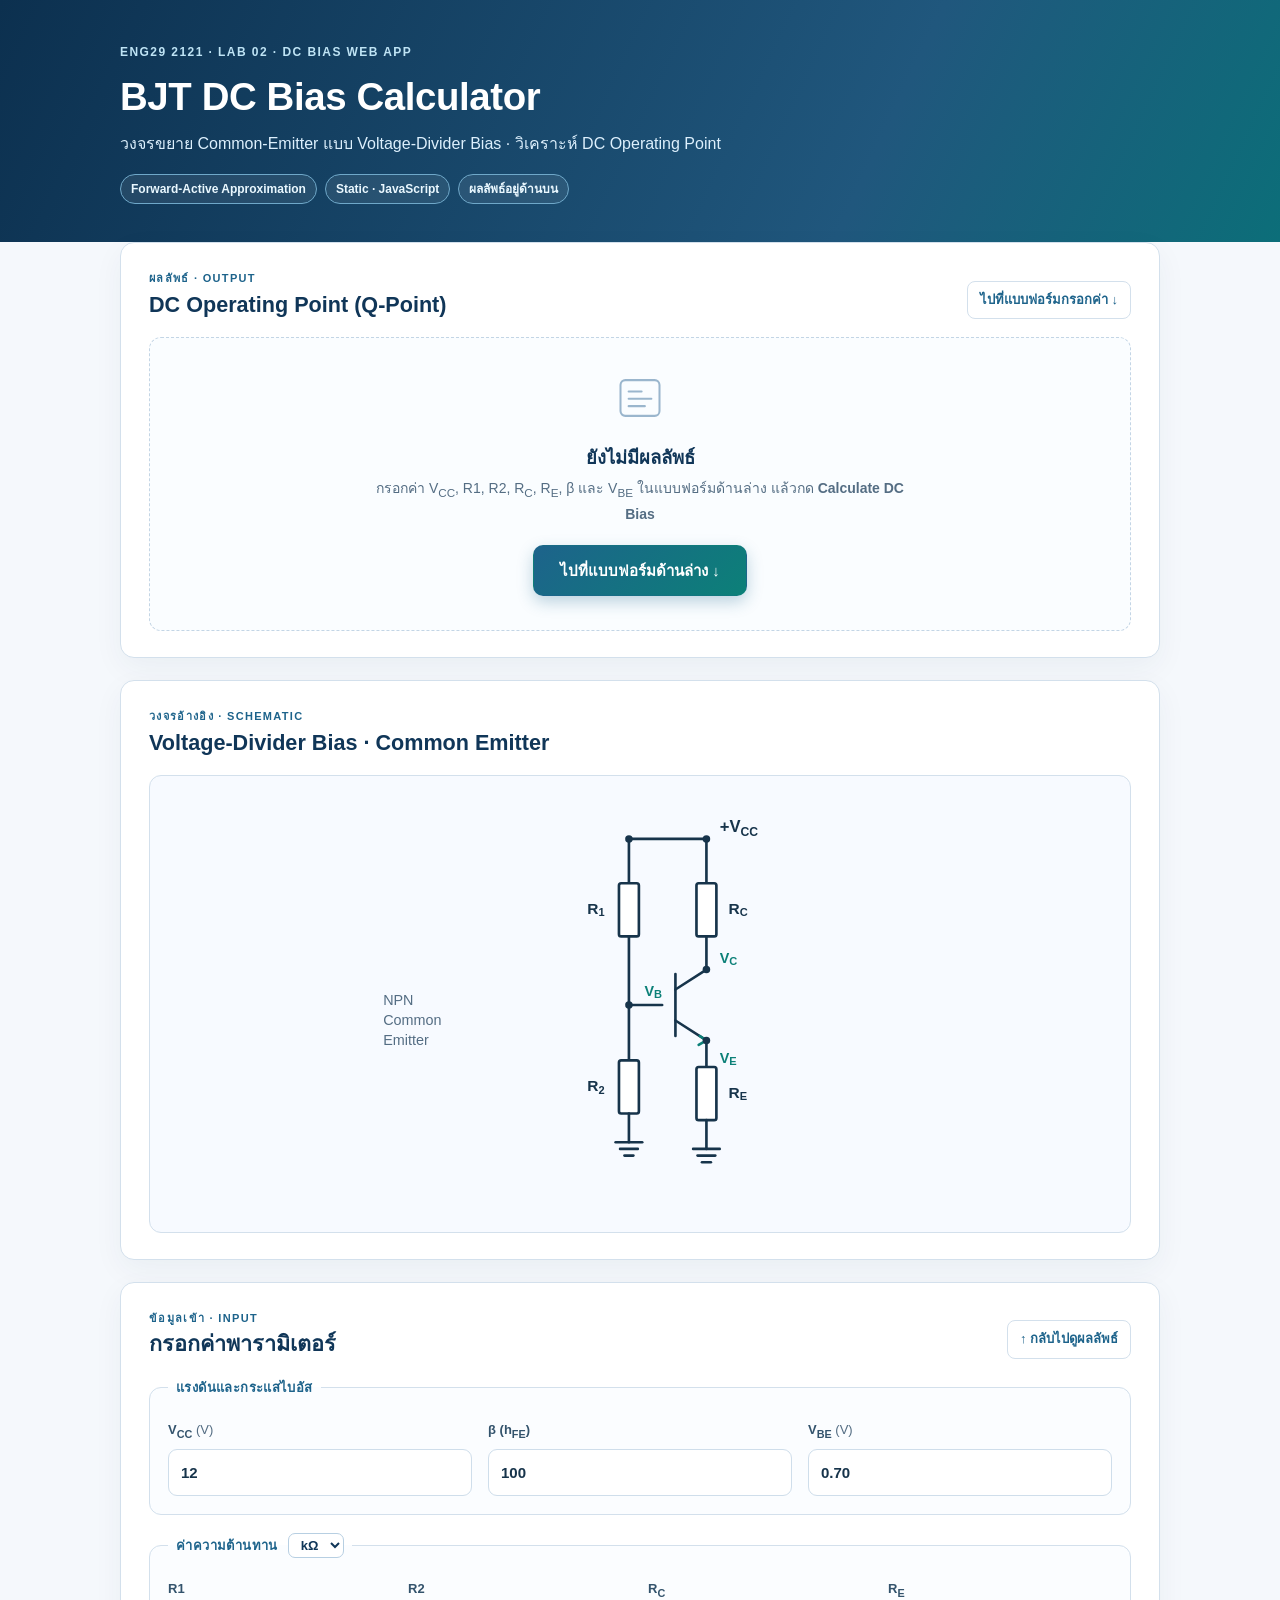
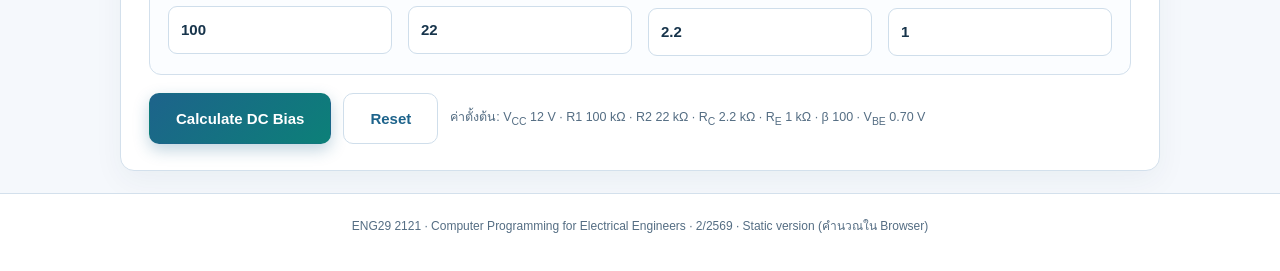
==== index.html @ 33ef1667 "Add static browser-only version of the BJT bias calculator - index.html + static/app.js calculate DC" ====
<!DOCTYPE html>
<html lang="th">
<head>
    <meta charset="UTF-8">
    <meta name="viewport" content="width=device-width, initial-scale=1.0">
    <meta name="description" content="BJT Common-Emitter Voltage-Divider DC Bias Calculator — static version, works without a server">
    <title>BJT DC Bias Calculator | ENG29 2121</title>
    <link rel="stylesheet" href="static/style.css">
</head>
<body>
    <header class="hero">
        <div class="wrap">
            <p class="eyebrow">ENG29 2121 · LAB 02 · DC BIAS WEB APP</p>
            <h1>BJT DC Bias Calculator</h1>
            <p class="subtitle">วงจรขยาย Common-Emitter แบบ Voltage-Divider Bias · วิเคราะห์ DC Operating Point</p>
            <div class="tags">
                <span>Forward-Active Approximation</span>
                <span>Static · JavaScript</span>
                <span>ผลลัพธ์อยู่ด้านบน</span>
            </div>
        </div>
    </header>

    <main class="wrap">
        <!-- RESULTS : TOP -->
        <section class="panel results-panel" id="results">
            <div class="panel-head">
                <div>
                    <p class="kicker">ผลลัพธ์ · OUTPUT</p>
                    <h2>DC Operating Point (Q-Point)</h2>
                </div>
                <a class="jump" href="#input">ไปที่แบบฟอร์มกรอกค่า ↓</a>
            </div>

            <div id="error-box" class="alert alert-error hidden" role="alert">
                <strong>ไม่สามารถคำนวณได้ — ตรวจสอบข้อมูลที่กรอก</strong>
                <ul id="error-list"></ul>
            </div>

            <div id="empty-state" class="empty">
                <svg viewBox="0 0 64 64" aria-hidden="true">
                    <rect x="8" y="10" width="48" height="44" rx="6" fill="none" stroke="currentColor" stroke-width="2.5"/>
                    <path d="M18 24h16M18 33h28M18 42h20" stroke="currentColor" stroke-width="2.5" stroke-linecap="round"/>
                </svg>
                <h3>ยังไม่มีผลลัพธ์</h3>
                <p>กรอกค่า V<sub>CC</sub>, R1, R2, R<sub>C</sub>, R<sub>E</sub>, β และ V<sub>BE</sub> ในแบบฟอร์มด้านล่าง แล้วกด <strong>Calculate DC Bias</strong></p>
                <a class="btn primary" href="#input">ไปที่แบบฟอร์มด้านล่าง ↓</a>
            </div>

            <div id="result-box" class="hidden">
                <div id="region-banner" class="region region-active">
                    <span class="region-dot"></span>
                    <div>
                        <strong id="region-name">Forward Active</strong>
                        <p id="region-desc"></p>
                    </div>
                </div>

                <div class="metrics">
                    <div class="metric"><span class="metric-label">V<sub>B</sub></span><span class="metric-value" id="out-VB">—</span><span class="metric-unit">V</span></div>
                    <div class="metric"><span class="metric-label">V<sub>E</sub></span><span class="metric-value" id="out-VE">—</span><span class="metric-unit">V</span></div>
                    <div class="metric"><span class="metric-label">V<sub>C</sub></span><span class="metric-value" id="out-VC">—</span><span class="metric-unit">V</span></div>
                    <div class="metric metric-key"><span class="metric-label">V<sub>CE</sub></span><span class="metric-value" id="out-VCE">—</span><span class="metric-unit">V</span></div>
                    <div class="metric metric-key"><span class="metric-label">I<sub>C</sub></span><span class="metric-value" id="out-IC">—</span><span class="metric-unit">mA</span></div>
                </div>

                <div class="metrics metrics-small">
                    <div class="metric"><span class="metric-label">I<sub>B</sub></span><span class="metric-value" id="out-IB">—</span><span class="metric-unit">µA</span></div>
                    <div class="metric"><span class="metric-label">I<sub>E</sub></span><span class="metric-value" id="out-IE">—</span><span class="metric-unit">mA</span></div>
                    <div class="metric"><span class="metric-label">V<sub>TH</sub></span><span class="metric-value" id="out-VTH">—</span><span class="metric-unit">V</span></div>
                    <div class="metric"><span class="metric-label">R<sub>TH</sub></span><span class="metric-value" id="out-RTH">—</span><span class="metric-unit">Ω</span></div>
                </div>

                <div id="warning-box" class="alert alert-warn hidden">
                    <strong>คำเตือนจากแบบจำลอง</strong>
                    <ul id="warning-list"></ul>
                </div>

                <details class="verify">
                    <summary>ตรวจสอบด้วยการคำนวณอิสระ (Calc A: Thevenin vs Calc B: Nodal/KCL)</summary>
                    <div class="table-scroll">
                        <table>
                            <thead><tr><th>Method</th><th>I<sub>C</sub> (A)</th></tr></thead>
                            <tbody>
                                <tr><td>Calc A · Thevenin base-loop</td><td id="verify-a">—</td></tr>
                                <tr><td>Calc B · Nodal / KCL</td><td id="verify-b">—</td></tr>
                                <tr><td>|ΔI<sub>C</sub>|</td><td id="verify-delta">—</td></tr>
                                <tr><td>Agreement</td><td><strong id="verify-agree">—</strong></td></tr>
                            </tbody>
                        </table>
                    </div>
                </details>

                <p class="used" id="used-values"></p>
            </div>
        </section>

        <!-- CIRCUIT -->
        <section class="panel">
            <div class="panel-head">
                <div>
                    <p class="kicker">วงจรอ้างอิง · SCHEMATIC</p>
                    <h2>Voltage-Divider Bias · Common Emitter</h2>
                </div>
            </div>
            <div class="svg-wrap">
                <svg viewBox="0 0 560 390" role="img" aria-labelledby="c-title c-desc" xmlns="http://www.w3.org/2000/svg">
                    <title id="c-title">Voltage-divider biased NPN common-emitter circuit</title>
                    <desc id="c-desc">R1 from VCC to base, R2 from base to ground, RC from VCC to collector, RE from emitter to ground, NPN transistor with base, collector and emitter labelled.</desc>
                    <g fill="none" stroke="#17344b" stroke-width="2.4" stroke-linecap="round">
                        <path d="M270 46 H340"/>
                        <path d="M340 46 V86"/>
                        <path d="M270 46 V86"/>
                        <rect x="261" y="86" width="18" height="48" rx="2" fill="#ffffff"/>
                        <path d="M270 134 V196"/>
                        <path d="M270 196 V246"/>
                        <rect x="261" y="246" width="18" height="48" rx="2" fill="#ffffff"/>
                        <path d="M270 294 V320"/>
                        <rect x="331" y="86" width="18" height="48" rx="2" fill="#ffffff"/>
                        <path d="M340 134 V164"/>
                        <path d="M270 196 H300"/>
                        <path d="M312 168 V224"/>
                        <path d="M312 182 L340 164"/>
                        <path d="M312 210 L340 228"/>
                        <path d="M334 224 L340 228 L333 232" stroke="#0c8078" stroke-width="2.4"/>
                        <path d="M340 228 V252"/>
                        <rect x="331" y="252" width="18" height="48" rx="2" fill="#ffffff"/>
                        <path d="M340 300 V326"/>
                    </g>
                    <g stroke="#17344b" stroke-width="2.4" stroke-linecap="round">
                        <path d="M258 320 H282"/>
                        <path d="M262 326 H278"/>
                        <path d="M266 332 H274"/>
                        <path d="M328 326 H352"/>
                        <path d="M332 332 H348"/>
                        <path d="M336 338 H344"/>
                    </g>
                    <g fill="#17344b">
                        <circle cx="270" cy="196" r="3.4"/>
                        <circle cx="340" cy="164" r="3.4"/>
                        <circle cx="340" cy="228" r="3.4"/>
                        <circle cx="340" cy="46" r="3.4"/>
                        <circle cx="270" cy="46" r="3.4"/>
                    </g>
                    <g font-family="Tahoma, 'Noto Sans Thai', Arial, sans-serif" fill="#17344b">
                        <text x="352" y="40" font-size="15" font-weight="700">+V<tspan font-size="11" dy="3">CC</tspan></text>
                        <text x="248" y="114" font-size="14" font-weight="700" text-anchor="end">R<tspan font-size="10" dy="2">1</tspan></text>
                        <text x="248" y="274" font-size="14" font-weight="700" text-anchor="end">R<tspan font-size="10" dy="2">2</tspan></text>
                        <text x="360" y="114" font-size="14" font-weight="700">R<tspan font-size="10" dy="2">C</tspan></text>
                        <text x="360" y="280" font-size="14" font-weight="700">R<tspan font-size="10" dy="2">E</tspan></text>
                        <text x="284" y="188" font-size="13" fill="#0c8078" font-weight="700">V<tspan font-size="10" dy="2">B</tspan></text>
                        <text x="352" y="158" font-size="13" fill="#0c8078" font-weight="700">V<tspan font-size="10" dy="2">C</tspan></text>
                        <text x="352" y="248" font-size="13" fill="#0c8078" font-weight="700">V<tspan font-size="10" dy="2">E</tspan></text>
                        <text x="48" y="196" font-size="13" fill="#546d83">NPN</text>
                        <text x="48" y="214" font-size="13" fill="#546d83">Common</text>
                        <text x="48" y="232" font-size="13" fill="#546d83">Emitter</text>
                    </g>
                </svg>
            </div>
        </section>

        <!-- INPUT FORM : BOTTOM -->
        <section class="panel form-panel" id="input">
            <div class="panel-head">
                <div>
                    <p class="kicker">ข้อมูลเข้า · INPUT</p>
                    <h2>กรอกค่าพารามิเตอร์</h2>
                </div>
                <a class="jump" href="#results">↑ กลับไปดูผลลัพธ์</a>
            </div>

            <form id="bias-form" method="get" action="#" novalidate>
                <fieldset class="group">
                    <legend>แรงดันและกระแสไบอัส</legend>
                    <div class="form-grid">
                        <label>
                            <span>V<sub>CC</sub> <em>(V)</em></span>
                            <input name="VCC" type="number" step="any" min="0" value="12" placeholder="12" required>
                        </label>
                        <label>
                            <span>β (h<sub>FE</sub>)</span>
                            <input name="beta" type="number" step="any" min="0" value="100" placeholder="100" required>
                        </label>
                        <label>
                            <span>V<sub>BE</sub> <em>(V)</em></span>
                            <input name="VBE" type="number" step="any" min="0" value="0.70" placeholder="0.70" required>
                        </label>
                    </div>
                </fieldset>

                <fieldset class="group">
                    <legend>
                        ค่าความต้านทาน
                        <select name="unit" aria-label="หน่วยของค่าความต้านทาน">
                            <option value="kohm" selected>kΩ</option>
                            <option value="ohm">Ω</option>
                        </select>
                    </legend>
                    <div class="form-grid form-grid-4">
                        <label><span>R1</span><input name="R1" type="number" step="any" min="0" value="100" placeholder="100" required></label>
                        <label><span>R2</span><input name="R2" type="number" step="any" min="0" value="22" placeholder="22" required></label>
                        <label><span>R<sub>C</sub></span><input name="RC" type="number" step="any" min="0" value="2.2" placeholder="2.2" required></label>
                        <label><span>R<sub>E</sub></span><input name="RE" type="number" step="any" min="0" value="1" placeholder="1" required></label>
                    </div>
                </fieldset>

                <div class="form-actions">
                    <button type="submit" class="btn primary">Calculate DC Bias</button>
                    <button type="reset" class="btn ghost">Reset</button>
                    <p class="hint">ค่าตั้งต้น: V<sub>CC</sub> 12 V · R1 100 kΩ · R2 22 kΩ · R<sub>C</sub> 2.2 kΩ · R<sub>E</sub> 1 kΩ · β 100 · V<sub>BE</sub> 0.70 V</p>
                </div>
            </form>
        </section>
    </main>

    <footer class="site-footer">
        ENG29 2121 · Computer Programming for Electrical Engineers · 2/2569 · Static version (คำนวณใน Browser)
    </footer>

    <script src="static/app.js"></script>
</body>
</html>
---- static/style.css ----
:root {
    --navy: #103658;
    --blue: #1d638b;
    --teal: #0c8078;
    --paper: #f5f8fc;
    --ink: #17344b;
    --muted: #546d83;
    --line: #d3e0ec;
    --orange: #b85c2c;
    --green: #178875;
    --red: #c0392b;
}

* { box-sizing: border-box; }

.hidden { display: none !important; }

html { scroll-behavior: smooth; }

body {
    margin: 0;
    background: var(--paper);
    color: var(--ink);
    font: 16px/1.7 Tahoma, "Noto Sans Thai", "Leelawadee UI", Arial, sans-serif;
}

.wrap { max-width: 1080px; margin: 0 auto; padding: 0 20px; }

/* ---------- Hero ---------- */
.hero {
    background: linear-gradient(115deg, #0c304f, #20577d 68%, #0c6e79);
    color: #fff;
    padding: 42px 0 38px;
}
.hero h1 {
    font-size: clamp(1.7rem, 4vw, 2.4rem);
    line-height: 1.3;
    margin: 10px 0 8px;
    letter-spacing: -0.01em;
}
.eyebrow {
    margin: 0;
    font-size: 12px;
    font-weight: 700;
    letter-spacing: 0.12em;
    color: #bfe4f5;
}
.subtitle { margin: 0; color: #ddf0fd; max-width: 780px; }
.tags { display: flex; flex-wrap: wrap; gap: 8px; margin-top: 16px; }
.tags span {
    font-size: 12px;
    font-weight: 700;
    color: #eaf8ff;
    border: 1px solid #6fa8c9;
    background: rgba(255, 255, 255, 0.08);
    padding: 4px 10px;
    border-radius: 999px;
}

/* ---------- Panels ---------- */
main { padding-top: 26px; padding-bottom: 40px; }

.panel {
    background: #fff;
    border: 1px solid var(--line);
    border-radius: 14px;
    padding: 26px 28px;
    margin-bottom: 22px;
    box-shadow: 0 10px 30px rgba(16, 54, 88, 0.05);
}

.panel-head {
    display: flex;
    align-items: flex-end;
    justify-content: space-between;
    gap: 16px;
    flex-wrap: wrap;
    margin-bottom: 18px;
}
.panel-head h2 {
    font-size: 1.35rem;
    line-height: 1.35;
    color: var(--navy);
    margin: 2px 0 0;
}
.kicker {
    margin: 0;
    font-size: 11px;
    font-weight: 800;
    letter-spacing: 0.12em;
    color: var(--blue);
}
.jump {
    font-size: 13px;
    font-weight: 700;
    color: var(--blue);
    text-decoration: none;
    border: 1px solid var(--line);
    border-radius: 8px;
    padding: 7px 12px;
    white-space: nowrap;
    transition: background 0.15s ease, border-color 0.15s ease;
}
.jump:hover { background: #eef5fb; border-color: #b7cfe2; }

/* ---------- Region banner ---------- */
.region {
    display: flex;
    align-items: flex-start;
    gap: 12px;
    border-radius: 10px;
    padding: 14px 16px;
    margin-bottom: 18px;
    border: 1px solid transparent;
}
.region strong { display: block; font-size: 15px; }
.region p { margin: 2px 0 0; font-size: 13.5px; }
.region-dot {
    width: 12px;
    height: 12px;
    border-radius: 50%;
    margin-top: 5px;
    flex: 0 0 auto;
}
.region-active { background: #e9f6f2; border-color: #bfe3d9; color: #10624f; }
.region-active .region-dot { background: var(--green); }
.region-cutoff { background: #fff4e9; border-color: #f0d5bd; color: #8a4a1c; }
.region-cutoff .region-dot { background: var(--orange); }
.region-saturation { background: #fdeceb; border-color: #f2c7c3; color: #93271c; }
.region-saturation .region-dot { background: var(--red); }

/* ---------- Metric cards ---------- */
.metrics {
    display: grid;
    grid-template-columns: repeat(5, minmax(0, 1fr));
    gap: 12px;
}
.metrics-small {
    grid-template-columns: repeat(4, minmax(0, 1fr));
    margin-top: 12px;
}
.metric {
    background: #f7fbff;
    border: 1px solid var(--line);
    border-radius: 10px;
    padding: 14px 16px;
    display: flex;
    flex-direction: column;
    gap: 2px;
}
.metric-key { background: #eef7f5; border-color: #bfe3d9; }
.metric-label {
    font-size: 12px;
    font-weight: 800;
    letter-spacing: 0.05em;
    color: var(--muted);
}
.metric-value {
    font-size: clamp(1.25rem, 2.4vw, 1.7rem);
    font-weight: 700;
    color: var(--navy);
    line-height: 1.2;
    font-variant-numeric: tabular-nums;
}
.metric-unit { font-size: 12px; color: var(--muted); }

/* ---------- Alerts ---------- */
.alert {
    border-radius: 10px;
    padding: 13px 16px;
    margin: 0 0 16px;
    border-left: 4px solid;
    font-size: 14px;
}
.alert strong { display: block; margin-bottom: 4px; }
.alert ul { margin: 4px 0 0; padding-left: 20px; }
.alert li { margin: 2px 0; }
.alert-error { background: #fdeceb; border-color: var(--red); color: #8f2b21; }
.alert-warn { background: #fff4e9; border-color: var(--orange); color: #8a4a1c; }

/* ---------- Verification ---------- */
.verify {
    margin-top: 18px;
    border: 1px solid var(--line);
    border-radius: 10px;
    background: #fbfdff;
    overflow: hidden;
}
.verify summary {
    cursor: pointer;
    padding: 12px 16px;
    font-size: 13.5px;
    font-weight: 700;
    color: var(--blue);
}
.verify summary:hover { background: #eef5fb; }
.verify .table-scroll { padding: 0 16px 16px; overflow-x: auto; }
table { border-collapse: collapse; width: 100%; font-size: 14px; }
th, td { border: 1px solid var(--line); padding: 9px 12px; text-align: left; }
th { background: #e6f1fa; color: #123e5c; font-size: 12.5px; }
.ok { color: var(--green); }
.bad { color: var(--red); }

.used {
    margin: 16px 0 0;
    padding-top: 14px;
    border-top: 1px dashed var(--line);
    font-size: 12.5px;
    color: var(--muted);
    line-height: 1.8;
}

/* ---------- Empty state ---------- */
.empty {
    text-align: center;
    padding: 34px 20px;
    border: 1.5px dashed #c3d5e5;
    border-radius: 12px;
    background: #fafdff;
    color: var(--muted);
}
.empty svg { width: 52px; height: 52px; color: #9ab6cd; }
.empty h3 { margin: 10px 0 4px; color: var(--navy); font-size: 1.15rem; }
.empty p { margin: 0 auto 18px; max-width: 560px; font-size: 14px; }

/* ---------- Circuit ---------- */
.svg-wrap {
    background: #f7faff;
    border: 1px solid var(--line);
    border-radius: 12px;
    padding: 12px;
}
.svg-wrap svg { display: block; width: 100%; max-width: 620px; height: auto; margin: 0 auto; }

/* ---------- Form ---------- */
.group {
    border: 1px solid var(--line);
    border-radius: 12px;
    padding: 6px 18px 18px;
    margin: 0 0 18px;
    background: #fbfdff;
}
.group legend {
    padding: 0 8px;
    font-size: 13px;
    font-weight: 800;
    letter-spacing: 0.03em;
    color: var(--blue);
    display: flex;
    align-items: center;
    gap: 10px;
}
.group legend select {
    font: inherit;
    font-size: 13px;
    padding: 3px 8px;
    border: 1px solid #b7cfe2;
    border-radius: 7px;
    background: #fff;
    color: var(--navy);
    cursor: pointer;
}

.form-grid {
    display: grid;
    grid-template-columns: repeat(3, minmax(0, 1fr));
    gap: 16px;
    margin-top: 14px;
}
.form-grid-4 { grid-template-columns: repeat(4, minmax(0, 1fr)); }

.form-grid label {
    display: flex;
    flex-direction: column;
    gap: 6px;
    font-size: 13px;
    font-weight: 700;
    color: #33536c;
}
.form-grid label em { font-style: normal; font-weight: 500; color: var(--muted); }

input[type="number"] {
    font: inherit;
    font-size: 15px;
    padding: 10px 12px;
    border: 1.5px solid #cfdeeb;
    border-radius: 9px;
    background: #fff;
    color: var(--ink);
    width: 100%;
    transition: border-color 0.15s ease, box-shadow 0.15s ease;
}
input[type="number"]:focus {
    outline: none;
    border-color: var(--blue);
    box-shadow: 0 0 0 3px rgba(29, 99, 139, 0.14);
}

.form-actions {
    display: flex;
    align-items: center;
    gap: 12px;
    flex-wrap: wrap;
}
.btn {
    font: inherit;
    font-size: 15px;
    font-weight: 700;
    padding: 12px 26px;
    border-radius: 10px;
    border: 1px solid transparent;
    cursor: pointer;
    text-decoration: none;
    display: inline-block;
    transition: transform 0.12s ease, box-shadow 0.12s ease, background 0.12s ease;
}
.btn.primary {
    background: linear-gradient(135deg, var(--blue), var(--teal));
    color: #fff;
    box-shadow: 0 6px 16px rgba(29, 99, 139, 0.28);
}
.btn.primary:hover { transform: translateY(-1px); box-shadow: 0 9px 20px rgba(29, 99, 139, 0.34); }
.btn.primary:active { transform: translateY(0); }
.btn.ghost { background: #fff; border-color: #cfdeeb; color: var(--blue); }
.btn.ghost:hover { background: #eef5fb; }
.hint { margin: 0; font-size: 12.5px; color: var(--muted); }

/* ---------- Footer ---------- */
.site-footer {
    text-align: center;
    padding: 22px 20px 34px;
    color: var(--muted);
    font-size: 12px;
    border-top: 1px solid var(--line);
    background: #fff;
}

/* ---------- Responsive ---------- */
@media (max-width: 860px) {
    .metrics { grid-template-columns: repeat(3, minmax(0, 1fr)); }
    .metrics-small { grid-template-columns: repeat(2, minmax(0, 1fr)); }
    .form-grid-4 { grid-template-columns: repeat(2, minmax(0, 1fr)); }
}
@media (max-width: 620px) {
    .hero { padding: 30px 0 26px; }
    .panel { padding: 20px 16px; }
    .metrics { grid-template-columns: repeat(2, minmax(0, 1fr)); }
    .form-grid { grid-template-columns: 1fr 1fr; }
    .form-grid-4 { grid-template-columns: 1fr 1fr; }
    .btn { width: 100%; text-align: center; }
    .jump { display: none; }
}

@media print {
    .hero, .jump, .form-panel, .site-footer { display: none; }
    body { background: #fff; }
    .panel { box-shadow: none; break-inside: avoid; }
}
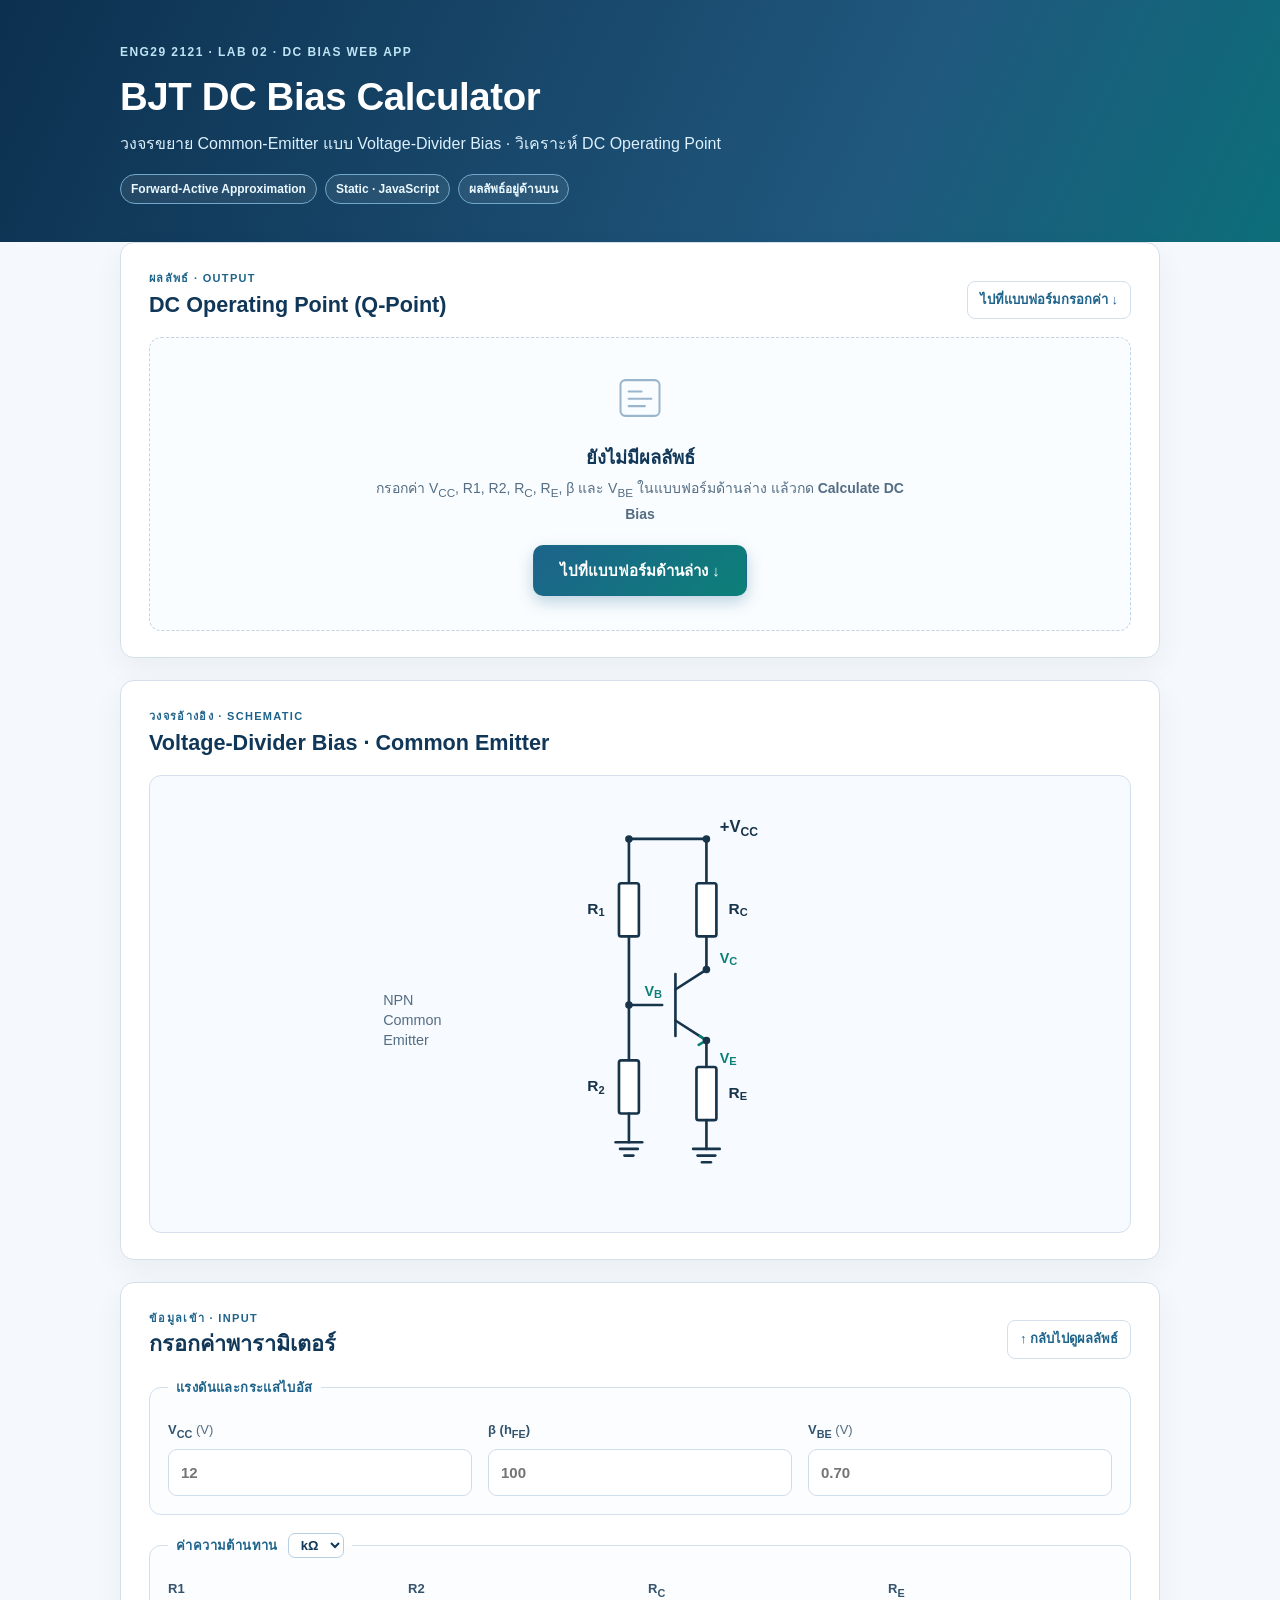
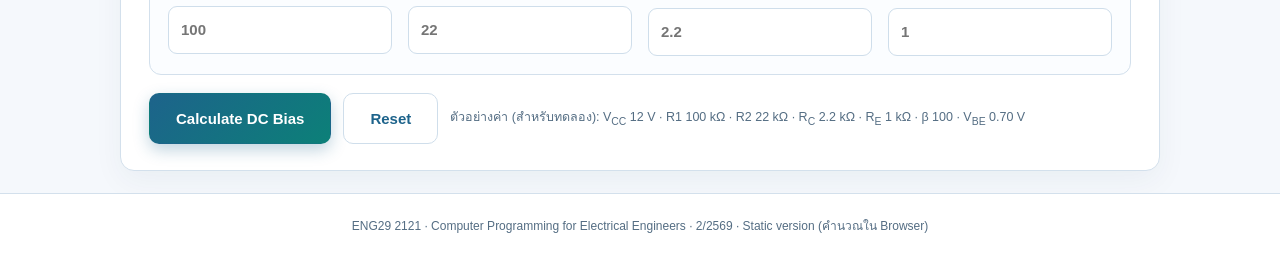
==== commit 522247b8: "Start the bias input form blank instead of pre-filled - Flask defaults and static page inputs now re" ====
--- a/index.html
+++ b/index.html
@@ -175,15 +175,15 @@
                     <div class="form-grid">
                         <label>
                             <span>V<sub>CC</sub> <em>(V)</em></span>
-                            <input name="VCC" type="number" step="any" min="0" value="12" placeholder="12" required>
+                            <input name="VCC" type="number" step="any" min="0" value="" placeholder="12" required>
                         </label>
                         <label>
                             <span>β (h<sub>FE</sub>)</span>
-                            <input name="beta" type="number" step="any" min="0" value="100" placeholder="100" required>
+                            <input name="beta" type="number" step="any" min="0" value="" placeholder="100" required>
                         </label>
                         <label>
                             <span>V<sub>BE</sub> <em>(V)</em></span>
-                            <input name="VBE" type="number" step="any" min="0" value="0.70" placeholder="0.70" required>
+                            <input name="VBE" type="number" step="any" min="0" value="" placeholder="0.70" required>
                         </label>
                     </div>
                 </fieldset>
@@ -197,17 +197,17 @@
                         </select>
                     </legend>
                     <div class="form-grid form-grid-4">
-                        <label><span>R1</span><input name="R1" type="number" step="any" min="0" value="100" placeholder="100" required></label>
-                        <label><span>R2</span><input name="R2" type="number" step="any" min="0" value="22" placeholder="22" required></label>
-                        <label><span>R<sub>C</sub></span><input name="RC" type="number" step="any" min="0" value="2.2" placeholder="2.2" required></label>
-                        <label><span>R<sub>E</sub></span><input name="RE" type="number" step="any" min="0" value="1" placeholder="1" required></label>
+                        <label><span>R1</span><input name="R1" type="number" step="any" min="0" value="" placeholder="100" required></label>
+                        <label><span>R2</span><input name="R2" type="number" step="any" min="0" value="" placeholder="22" required></label>
+                        <label><span>R<sub>C</sub></span><input name="RC" type="number" step="any" min="0" value="" placeholder="2.2" required></label>
+                        <label><span>R<sub>E</sub></span><input name="RE" type="number" step="any" min="0" value="" placeholder="1" required></label>
                     </div>
                 </fieldset>
 
                 <div class="form-actions">
                     <button type="submit" class="btn primary">Calculate DC Bias</button>
                     <button type="reset" class="btn ghost">Reset</button>
-                    <p class="hint">ค่าตั้งต้น: V<sub>CC</sub> 12 V · R1 100 kΩ · R2 22 kΩ · R<sub>C</sub> 2.2 kΩ · R<sub>E</sub> 1 kΩ · β 100 · V<sub>BE</sub> 0.70 V</p>
+                    <p class="hint">ตัวอย่างค่า (สำหรับทดลอง): V<sub>CC</sub> 12 V · R1 100 kΩ · R2 22 kΩ · R<sub>C</sub> 2.2 kΩ · R<sub>E</sub> 1 kΩ · β 100 · V<sub>BE</sub> 0.70 V</p>
                 </div>
             </form>
         </section>
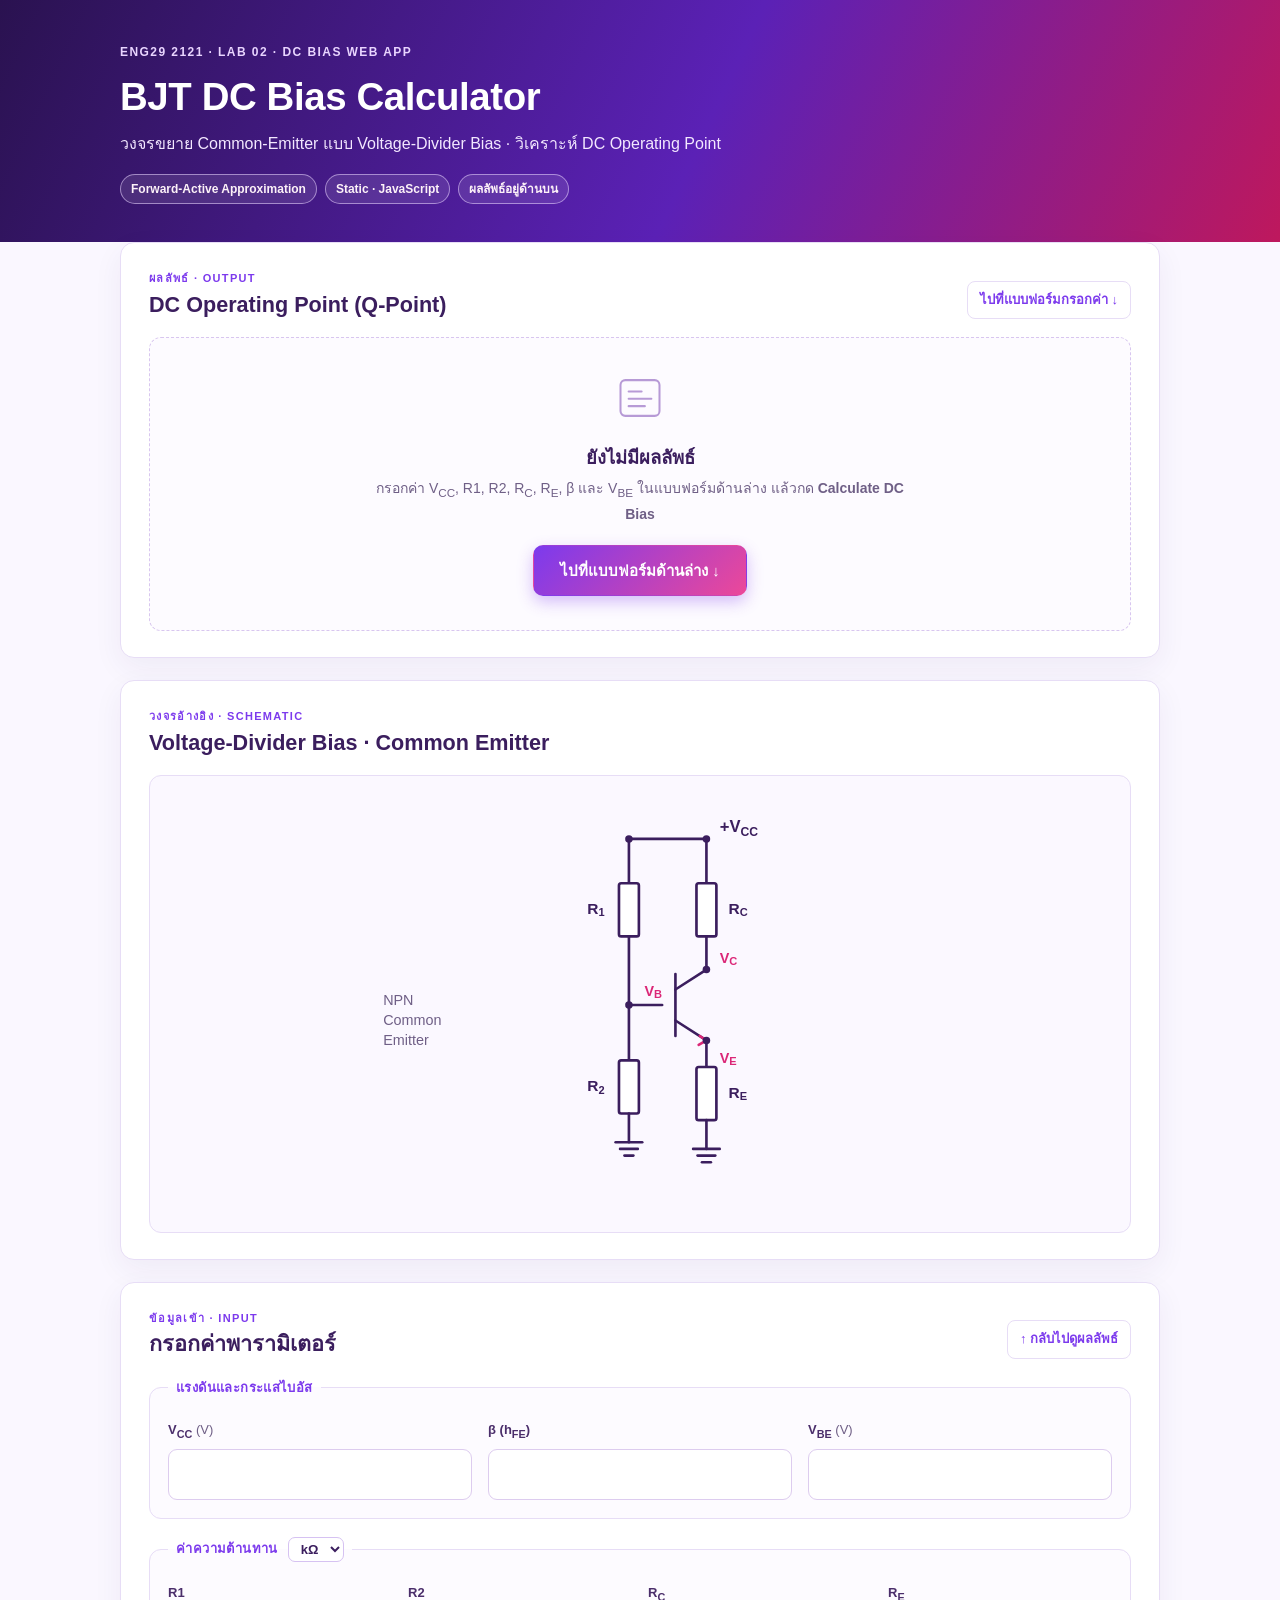
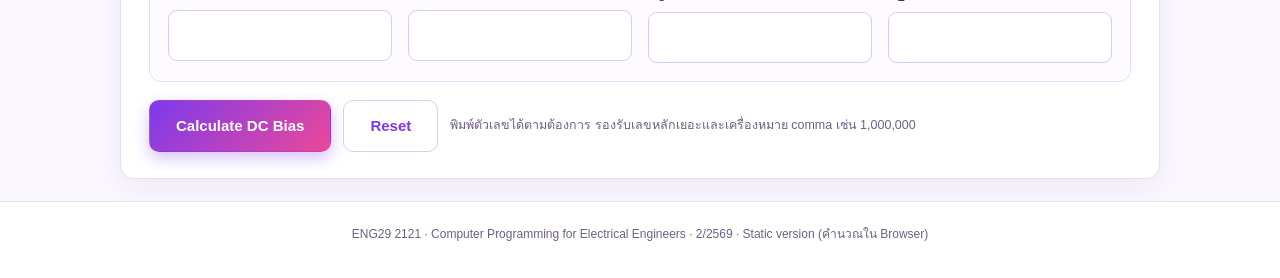
==== commit bd473f0a: "Remove example placeholders, apply purple-pink theme, accept long numbers - Inputs no longer show ex" ====
--- a/index.html
+++ b/index.html
@@ -107,7 +107,7 @@
                 <svg viewBox="0 0 560 390" role="img" aria-labelledby="c-title c-desc" xmlns="http://www.w3.org/2000/svg">
                     <title id="c-title">Voltage-divider biased NPN common-emitter circuit</title>
                     <desc id="c-desc">R1 from VCC to base, R2 from base to ground, RC from VCC to collector, RE from emitter to ground, NPN transistor with base, collector and emitter labelled.</desc>
-                    <g fill="none" stroke="#17344b" stroke-width="2.4" stroke-linecap="round">
+                    <g fill="none" stroke="#3b1e5e" stroke-width="2.4" stroke-linecap="round">
                         <path d="M270 46 H340"/>
                         <path d="M340 46 V86"/>
                         <path d="M270 46 V86"/>
@@ -122,12 +122,12 @@
                         <path d="M312 168 V224"/>
                         <path d="M312 182 L340 164"/>
                         <path d="M312 210 L340 228"/>
-                        <path d="M334 224 L340 228 L333 232" stroke="#0c8078" stroke-width="2.4"/>
+                        <path d="M334 224 L340 228 L333 232" stroke="#db2777" stroke-width="2.4"/>
                         <path d="M340 228 V252"/>
                         <rect x="331" y="252" width="18" height="48" rx="2" fill="#ffffff"/>
                         <path d="M340 300 V326"/>
                     </g>
-                    <g stroke="#17344b" stroke-width="2.4" stroke-linecap="round">
+                    <g stroke="#3b1e5e" stroke-width="2.4" stroke-linecap="round">
                         <path d="M258 320 H282"/>
                         <path d="M262 326 H278"/>
                         <path d="M266 332 H274"/>
@@ -135,25 +135,25 @@
                         <path d="M332 332 H348"/>
                         <path d="M336 338 H344"/>
                     </g>
-                    <g fill="#17344b">
+                    <g fill="#3b1e5e">
                         <circle cx="270" cy="196" r="3.4"/>
                         <circle cx="340" cy="164" r="3.4"/>
                         <circle cx="340" cy="228" r="3.4"/>
                         <circle cx="340" cy="46" r="3.4"/>
                         <circle cx="270" cy="46" r="3.4"/>
                     </g>
-                    <g font-family="Tahoma, 'Noto Sans Thai', Arial, sans-serif" fill="#17344b">
+                    <g font-family="Tahoma, 'Noto Sans Thai', Arial, sans-serif" fill="#3b1e5e">
                         <text x="352" y="40" font-size="15" font-weight="700">+V<tspan font-size="11" dy="3">CC</tspan></text>
                         <text x="248" y="114" font-size="14" font-weight="700" text-anchor="end">R<tspan font-size="10" dy="2">1</tspan></text>
                         <text x="248" y="274" font-size="14" font-weight="700" text-anchor="end">R<tspan font-size="10" dy="2">2</tspan></text>
                         <text x="360" y="114" font-size="14" font-weight="700">R<tspan font-size="10" dy="2">C</tspan></text>
                         <text x="360" y="280" font-size="14" font-weight="700">R<tspan font-size="10" dy="2">E</tspan></text>
-                        <text x="284" y="188" font-size="13" fill="#0c8078" font-weight="700">V<tspan font-size="10" dy="2">B</tspan></text>
-                        <text x="352" y="158" font-size="13" fill="#0c8078" font-weight="700">V<tspan font-size="10" dy="2">C</tspan></text>
-                        <text x="352" y="248" font-size="13" fill="#0c8078" font-weight="700">V<tspan font-size="10" dy="2">E</tspan></text>
-                        <text x="48" y="196" font-size="13" fill="#546d83">NPN</text>
-                        <text x="48" y="214" font-size="13" fill="#546d83">Common</text>
-                        <text x="48" y="232" font-size="13" fill="#546d83">Emitter</text>
+                        <text x="284" y="188" font-size="13" fill="#db2777" font-weight="700">V<tspan font-size="10" dy="2">B</tspan></text>
+                        <text x="352" y="158" font-size="13" fill="#db2777" font-weight="700">V<tspan font-size="10" dy="2">C</tspan></text>
+                        <text x="352" y="248" font-size="13" fill="#db2777" font-weight="700">V<tspan font-size="10" dy="2">E</tspan></text>
+                        <text x="48" y="196" font-size="13" fill="#6f5f86">NPN</text>
+                        <text x="48" y="214" font-size="13" fill="#6f5f86">Common</text>
+                        <text x="48" y="232" font-size="13" fill="#6f5f86">Emitter</text>
                     </g>
                 </svg>
             </div>
@@ -175,15 +175,15 @@
                     <div class="form-grid">
                         <label>
                             <span>V<sub>CC</sub> <em>(V)</em></span>
-                            <input name="VCC" type="number" step="any" min="0" value="" placeholder="12" required>
+                            <input name="VCC" type="text" inputmode="decimal" autocomplete="off" value="" required>
                         </label>
                         <label>
                             <span>β (h<sub>FE</sub>)</span>
-                            <input name="beta" type="number" step="any" min="0" value="" placeholder="100" required>
+                            <input name="beta" type="text" inputmode="decimal" autocomplete="off" value="" required>
                         </label>
                         <label>
                             <span>V<sub>BE</sub> <em>(V)</em></span>
-                            <input name="VBE" type="number" step="any" min="0" value="" placeholder="0.70" required>
+                            <input name="VBE" type="text" inputmode="decimal" autocomplete="off" value="" required>
                         </label>
                     </div>
                 </fieldset>
@@ -197,17 +197,17 @@
                         </select>
                     </legend>
                     <div class="form-grid form-grid-4">
-                        <label><span>R1</span><input name="R1" type="number" step="any" min="0" value="" placeholder="100" required></label>
-                        <label><span>R2</span><input name="R2" type="number" step="any" min="0" value="" placeholder="22" required></label>
-                        <label><span>R<sub>C</sub></span><input name="RC" type="number" step="any" min="0" value="" placeholder="2.2" required></label>
-                        <label><span>R<sub>E</sub></span><input name="RE" type="number" step="any" min="0" value="" placeholder="1" required></label>
+                        <label><span>R1</span><input name="R1" type="text" inputmode="decimal" autocomplete="off" value="" required></label>
+                        <label><span>R2</span><input name="R2" type="text" inputmode="decimal" autocomplete="off" value="" required></label>
+                        <label><span>R<sub>C</sub></span><input name="RC" type="text" inputmode="decimal" autocomplete="off" value="" required></label>
+                        <label><span>R<sub>E</sub></span><input name="RE" type="text" inputmode="decimal" autocomplete="off" value="" required></label>
                     </div>
                 </fieldset>
 
                 <div class="form-actions">
                     <button type="submit" class="btn primary">Calculate DC Bias</button>
                     <button type="reset" class="btn ghost">Reset</button>
-                    <p class="hint">ตัวอย่างค่า (สำหรับทดลอง): V<sub>CC</sub> 12 V · R1 100 kΩ · R2 22 kΩ · R<sub>C</sub> 2.2 kΩ · R<sub>E</sub> 1 kΩ · β 100 · V<sub>BE</sub> 0.70 V</p>
+                    <p class="hint">พิมพ์ตัวเลขได้ตามต้องการ รองรับเลขหลักเยอะและเครื่องหมาย comma เช่น 1,000,000</p>
                 </div>
             </form>
         </section>
--- a/static/style.css
+++ b/static/style.css
@@ -1,14 +1,14 @@
 :root {
-    --navy: #103658;
-    --blue: #1d638b;
-    --teal: #0c8078;
-    --paper: #f5f8fc;
-    --ink: #17344b;
-    --muted: #546d83;
-    --line: #d3e0ec;
-    --orange: #b85c2c;
-    --green: #178875;
-    --red: #c0392b;
+    --navy: #3b1e5e;
+    --blue: #7c3aed;
+    --teal: #ec4899;
+    --paper: #faf7ff;
+    --ink: #2b1a44;
+    --muted: #6f5f86;
+    --line: #e7ddf6;
+    --orange: #b45309;
+    --green: #0f9d76;
+    --red: #d33a5e;
 }
 
 * { box-sizing: border-box; }
@@ -28,7 +28,7 @@
 
 /* ---------- Hero ---------- */
 .hero {
-    background: linear-gradient(115deg, #0c304f, #20577d 68%, #0c6e79);
+    background: linear-gradient(115deg, #2a1250, #5b21b6 55%, #be185d);
     color: #fff;
     padding: 42px 0 38px;
 }
@@ -43,16 +43,16 @@
     font-size: 12px;
     font-weight: 700;
     letter-spacing: 0.12em;
-    color: #bfe4f5;
-}
-.subtitle { margin: 0; color: #ddf0fd; max-width: 780px; }
+    color: #e9d5ff;
+}
+.subtitle { margin: 0; color: #f3e8ff; max-width: 780px; }
 .tags { display: flex; flex-wrap: wrap; gap: 8px; margin-top: 16px; }
 .tags span {
     font-size: 12px;
     font-weight: 700;
-    color: #eaf8ff;
-    border: 1px solid #6fa8c9;
-    background: rgba(255, 255, 255, 0.08);
+    color: #fdf2f8;
+    border: 1px solid rgba(233, 213, 255, 0.55);
+    background: rgba(255, 255, 255, 0.1);
     padding: 4px 10px;
     border-radius: 999px;
 }
@@ -66,7 +66,7 @@
     border-radius: 14px;
     padding: 26px 28px;
     margin-bottom: 22px;
-    box-shadow: 0 10px 30px rgba(16, 54, 88, 0.05);
+    box-shadow: 0 10px 30px rgba(59, 30, 94, 0.06);
 }
 
 .panel-head {
@@ -101,7 +101,7 @@
     white-space: nowrap;
     transition: background 0.15s ease, border-color 0.15s ease;
 }
-.jump:hover { background: #eef5fb; border-color: #b7cfe2; }
+.jump:hover { background: #f5edff; border-color: #d6c2f2; }
 
 /* ---------- Region banner ---------- */
 .region {
@@ -122,11 +122,11 @@
     margin-top: 5px;
     flex: 0 0 auto;
 }
-.region-active { background: #e9f6f2; border-color: #bfe3d9; color: #10624f; }
+.region-active { background: #e7f7f0; border-color: #bfe8d7; color: #0b6b52; }
 .region-active .region-dot { background: var(--green); }
-.region-cutoff { background: #fff4e9; border-color: #f0d5bd; color: #8a4a1c; }
+.region-cutoff { background: #fff5e6; border-color: #f3d9b8; color: #8a4a1c; }
 .region-cutoff .region-dot { background: var(--orange); }
-.region-saturation { background: #fdeceb; border-color: #f2c7c3; color: #93271c; }
+.region-saturation { background: #fdebf0; border-color: #f6c6d4; color: #a01e44; }
 .region-saturation .region-dot { background: var(--red); }
 
 /* ---------- Metric cards ---------- */
@@ -140,15 +140,16 @@
     margin-top: 12px;
 }
 .metric {
-    background: #f7fbff;
+    background: #fbf8ff;
     border: 1px solid var(--line);
     border-radius: 10px;
     padding: 14px 16px;
     display: flex;
     flex-direction: column;
     gap: 2px;
-}
-.metric-key { background: #eef7f5; border-color: #bfe3d9; }
+    min-width: 0;
+}
+.metric-key { background: #f7ecff; border-color: #ddc7f5; }
 .metric-label {
     font-size: 12px;
     font-weight: 800;
@@ -156,11 +157,13 @@
     color: var(--muted);
 }
 .metric-value {
-    font-size: clamp(1.25rem, 2.4vw, 1.7rem);
+    font-size: clamp(1.1rem, 2.2vw, 1.6rem);
     font-weight: 700;
     color: var(--navy);
-    line-height: 1.2;
+    line-height: 1.25;
     font-variant-numeric: tabular-nums;
+    overflow-wrap: anywhere;
+    word-break: break-word;
 }
 .metric-unit { font-size: 12px; color: var(--muted); }
 
@@ -175,15 +178,15 @@
 .alert strong { display: block; margin-bottom: 4px; }
 .alert ul { margin: 4px 0 0; padding-left: 20px; }
 .alert li { margin: 2px 0; }
-.alert-error { background: #fdeceb; border-color: var(--red); color: #8f2b21; }
-.alert-warn { background: #fff4e9; border-color: var(--orange); color: #8a4a1c; }
+.alert-error { background: #fdebf0; border-color: var(--red); color: #a01e44; }
+.alert-warn { background: #fff5e6; border-color: var(--orange); color: #8a4a1c; }
 
 /* ---------- Verification ---------- */
 .verify {
     margin-top: 18px;
     border: 1px solid var(--line);
     border-radius: 10px;
-    background: #fbfdff;
+    background: #fdfbff;
     overflow: hidden;
 }
 .verify summary {
@@ -193,11 +196,11 @@
     font-weight: 700;
     color: var(--blue);
 }
-.verify summary:hover { background: #eef5fb; }
+.verify summary:hover { background: #f5edff; }
 .verify .table-scroll { padding: 0 16px 16px; overflow-x: auto; }
 table { border-collapse: collapse; width: 100%; font-size: 14px; }
 th, td { border: 1px solid var(--line); padding: 9px 12px; text-align: left; }
-th { background: #e6f1fa; color: #123e5c; font-size: 12.5px; }
+th { background: #f1e8fd; color: #4b2472; font-size: 12.5px; }
 .ok { color: var(--green); }
 .bad { color: var(--red); }
 
@@ -208,24 +211,25 @@
     font-size: 12.5px;
     color: var(--muted);
     line-height: 1.8;
+    overflow-wrap: anywhere;
 }
 
 /* ---------- Empty state ---------- */
 .empty {
     text-align: center;
     padding: 34px 20px;
-    border: 1.5px dashed #c3d5e5;
+    border: 1.5px dashed #d8c6ef;
     border-radius: 12px;
-    background: #fafdff;
+    background: #fdfbff;
     color: var(--muted);
 }
-.empty svg { width: 52px; height: 52px; color: #9ab6cd; }
+.empty svg { width: 52px; height: 52px; color: #b79ad6; }
 .empty h3 { margin: 10px 0 4px; color: var(--navy); font-size: 1.15rem; }
 .empty p { margin: 0 auto 18px; max-width: 560px; font-size: 14px; }
 
 /* ---------- Circuit ---------- */
 .svg-wrap {
-    background: #f7faff;
+    background: #fbf8ff;
     border: 1px solid var(--line);
     border-radius: 12px;
     padding: 12px;
@@ -238,7 +242,7 @@
     border-radius: 12px;
     padding: 6px 18px 18px;
     margin: 0 0 18px;
-    background: #fbfdff;
+    background: #fdfbff;
 }
 .group legend {
     padding: 0 8px;
@@ -254,7 +258,7 @@
     font: inherit;
     font-size: 13px;
     padding: 3px 8px;
-    border: 1px solid #b7cfe2;
+    border: 1px solid #d6c2f2;
     border-radius: 7px;
     background: #fff;
     color: var(--navy);
@@ -275,26 +279,29 @@
     gap: 6px;
     font-size: 13px;
     font-weight: 700;
-    color: #33536c;
+    color: #4b2e6b;
 }
 .form-grid label em { font-style: normal; font-weight: 500; color: var(--muted); }
 
-input[type="number"] {
+.form-grid input {
     font: inherit;
-    font-size: 15px;
-    padding: 10px 12px;
-    border: 1.5px solid #cfdeeb;
+    font-size: 16px;
+    padding: 11px 12px;
+    border: 1.5px solid #ddccef;
     border-radius: 9px;
     background: #fff;
     color: var(--ink);
     width: 100%;
+    min-width: 0;
+    font-variant-numeric: tabular-nums;
     transition: border-color 0.15s ease, box-shadow 0.15s ease;
 }
-input[type="number"]:focus {
+.form-grid input:focus {
     outline: none;
     border-color: var(--blue);
-    box-shadow: 0 0 0 3px rgba(29, 99, 139, 0.14);
-}
+    box-shadow: 0 0 0 3px rgba(124, 58, 237, 0.16);
+}
+.form-grid input::placeholder { color: #b6a6c9; }
 
 .form-actions {
     display: flex;
@@ -315,14 +322,14 @@
     transition: transform 0.12s ease, box-shadow 0.12s ease, background 0.12s ease;
 }
 .btn.primary {
-    background: linear-gradient(135deg, var(--blue), var(--teal));
+    background: linear-gradient(135deg, #7c3aed, #ec4899);
     color: #fff;
-    box-shadow: 0 6px 16px rgba(29, 99, 139, 0.28);
-}
-.btn.primary:hover { transform: translateY(-1px); box-shadow: 0 9px 20px rgba(29, 99, 139, 0.34); }
+    box-shadow: 0 6px 16px rgba(124, 58, 237, 0.32);
+}
+.btn.primary:hover { transform: translateY(-1px); box-shadow: 0 9px 20px rgba(124, 58, 237, 0.38); }
 .btn.primary:active { transform: translateY(0); }
-.btn.ghost { background: #fff; border-color: #cfdeeb; color: var(--blue); }
-.btn.ghost:hover { background: #eef5fb; }
+.btn.ghost { background: #fff; border-color: #ddccef; color: var(--blue); }
+.btn.ghost:hover { background: #f5edff; }
 .hint { margin: 0; font-size: 12.5px; color: var(--muted); }
 
 /* ---------- Footer ---------- */
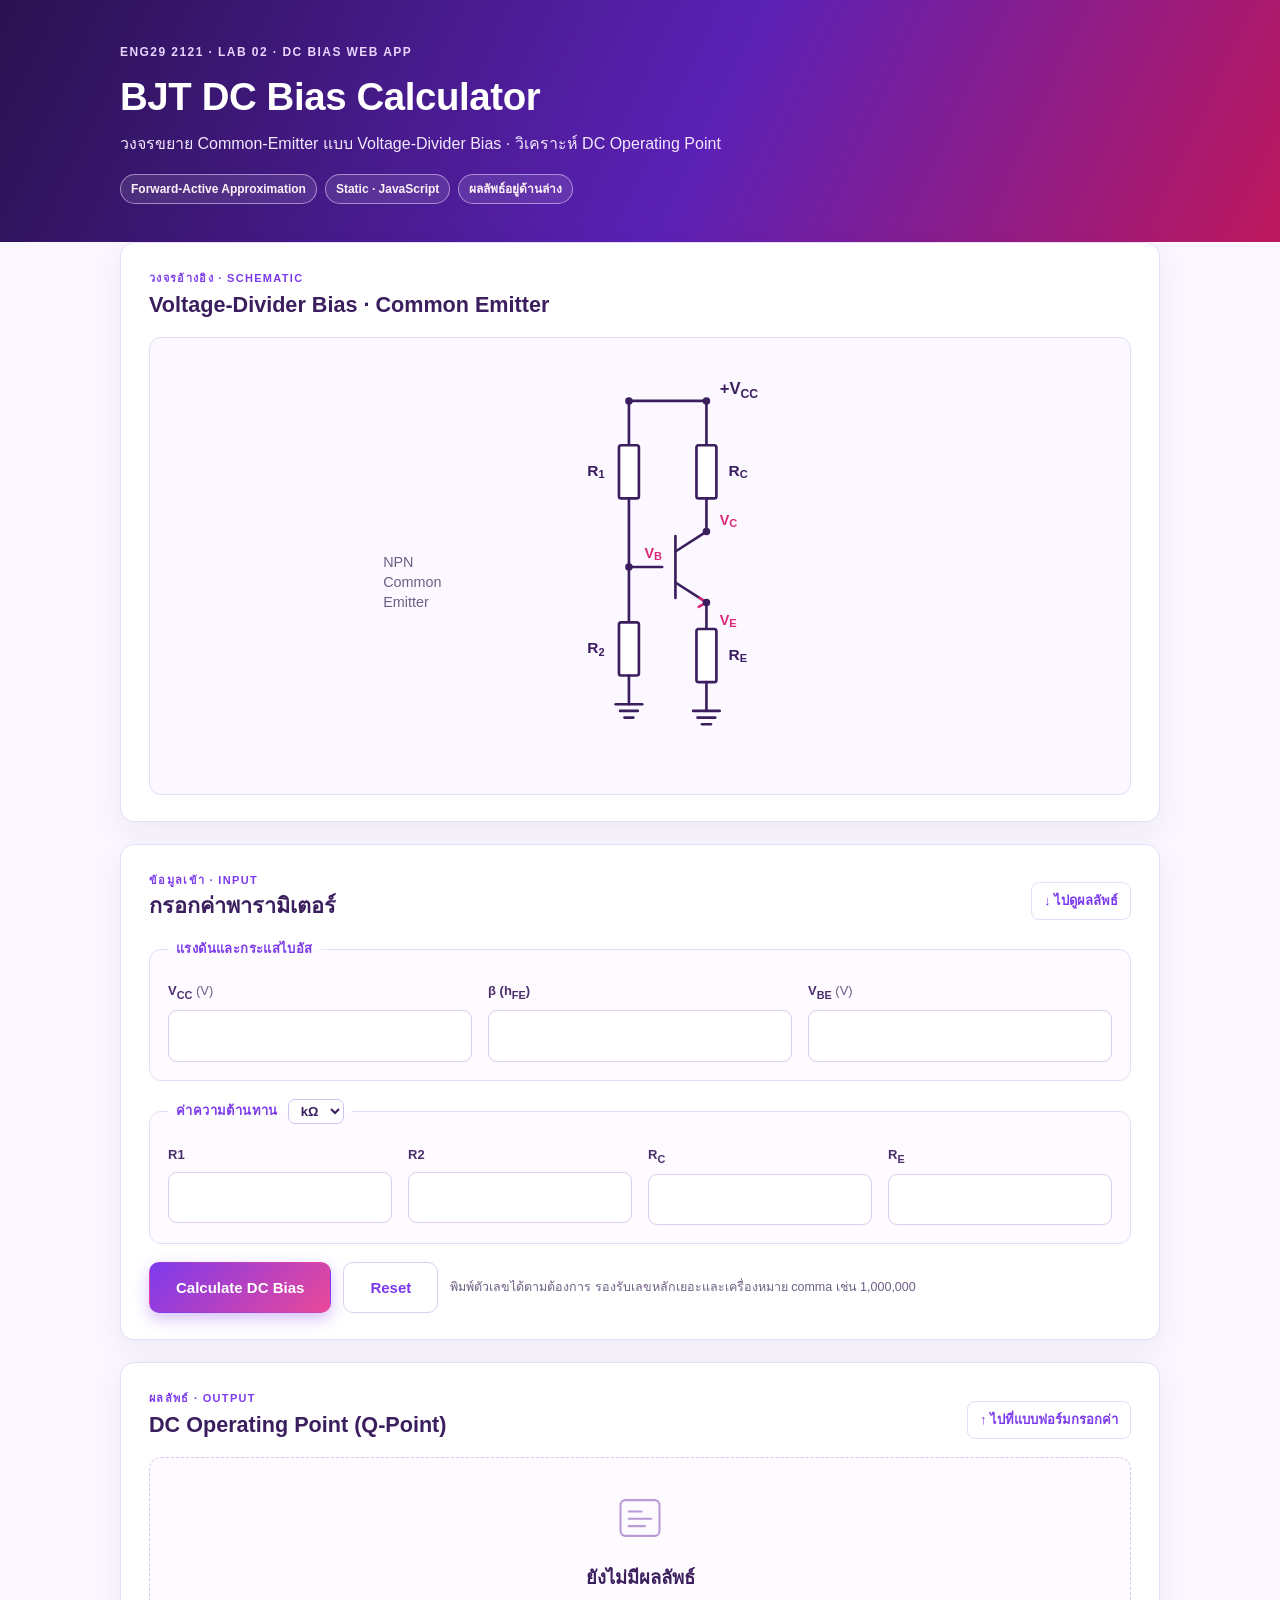
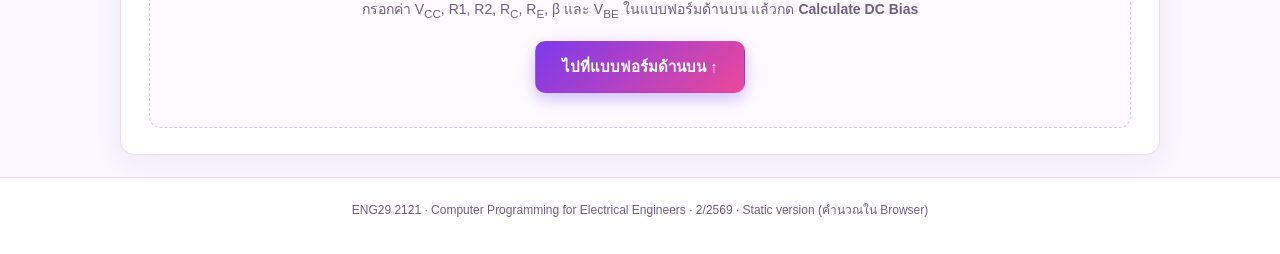
==== commit b70037cb: "Reorder layout: circuit top, form middle, results bottom Update templates, static page, JS scroll be" ====
--- a/index.html
+++ b/index.html
@@ -16,85 +16,12 @@
             <div class="tags">
                 <span>Forward-Active Approximation</span>
                 <span>Static · JavaScript</span>
-                <span>ผลลัพธ์อยู่ด้านบน</span>
+                <span>ผลลัพธ์อยู่ด้านล่าง</span>
             </div>
         </div>
     </header>
 
     <main class="wrap">
-        <!-- RESULTS : TOP -->
-        <section class="panel results-panel" id="results">
-            <div class="panel-head">
-                <div>
-                    <p class="kicker">ผลลัพธ์ · OUTPUT</p>
-                    <h2>DC Operating Point (Q-Point)</h2>
-                </div>
-                <a class="jump" href="#input">ไปที่แบบฟอร์มกรอกค่า ↓</a>
-            </div>
-
-            <div id="error-box" class="alert alert-error hidden" role="alert">
-                <strong>ไม่สามารถคำนวณได้ — ตรวจสอบข้อมูลที่กรอก</strong>
-                <ul id="error-list"></ul>
-            </div>
-
-            <div id="empty-state" class="empty">
-                <svg viewBox="0 0 64 64" aria-hidden="true">
-                    <rect x="8" y="10" width="48" height="44" rx="6" fill="none" stroke="currentColor" stroke-width="2.5"/>
-                    <path d="M18 24h16M18 33h28M18 42h20" stroke="currentColor" stroke-width="2.5" stroke-linecap="round"/>
-                </svg>
-                <h3>ยังไม่มีผลลัพธ์</h3>
-                <p>กรอกค่า V<sub>CC</sub>, R1, R2, R<sub>C</sub>, R<sub>E</sub>, β และ V<sub>BE</sub> ในแบบฟอร์มด้านล่าง แล้วกด <strong>Calculate DC Bias</strong></p>
-                <a class="btn primary" href="#input">ไปที่แบบฟอร์มด้านล่าง ↓</a>
-            </div>
-
-            <div id="result-box" class="hidden">
-                <div id="region-banner" class="region region-active">
-                    <span class="region-dot"></span>
-                    <div>
-                        <strong id="region-name">Forward Active</strong>
-                        <p id="region-desc"></p>
-                    </div>
-                </div>
-
-                <div class="metrics">
-                    <div class="metric"><span class="metric-label">V<sub>B</sub></span><span class="metric-value" id="out-VB">—</span><span class="metric-unit">V</span></div>
-                    <div class="metric"><span class="metric-label">V<sub>E</sub></span><span class="metric-value" id="out-VE">—</span><span class="metric-unit">V</span></div>
-                    <div class="metric"><span class="metric-label">V<sub>C</sub></span><span class="metric-value" id="out-VC">—</span><span class="metric-unit">V</span></div>
-                    <div class="metric metric-key"><span class="metric-label">V<sub>CE</sub></span><span class="metric-value" id="out-VCE">—</span><span class="metric-unit">V</span></div>
-                    <div class="metric metric-key"><span class="metric-label">I<sub>C</sub></span><span class="metric-value" id="out-IC">—</span><span class="metric-unit">mA</span></div>
-                </div>
-
-                <div class="metrics metrics-small">
-                    <div class="metric"><span class="metric-label">I<sub>B</sub></span><span class="metric-value" id="out-IB">—</span><span class="metric-unit">µA</span></div>
-                    <div class="metric"><span class="metric-label">I<sub>E</sub></span><span class="metric-value" id="out-IE">—</span><span class="metric-unit">mA</span></div>
-                    <div class="metric"><span class="metric-label">V<sub>TH</sub></span><span class="metric-value" id="out-VTH">—</span><span class="metric-unit">V</span></div>
-                    <div class="metric"><span class="metric-label">R<sub>TH</sub></span><span class="metric-value" id="out-RTH">—</span><span class="metric-unit">Ω</span></div>
-                </div>
-
-                <div id="warning-box" class="alert alert-warn hidden">
-                    <strong>คำเตือนจากแบบจำลอง</strong>
-                    <ul id="warning-list"></ul>
-                </div>
-
-                <details class="verify">
-                    <summary>ตรวจสอบด้วยการคำนวณอิสระ (Calc A: Thevenin vs Calc B: Nodal/KCL)</summary>
-                    <div class="table-scroll">
-                        <table>
-                            <thead><tr><th>Method</th><th>I<sub>C</sub> (A)</th></tr></thead>
-                            <tbody>
-                                <tr><td>Calc A · Thevenin base-loop</td><td id="verify-a">—</td></tr>
-                                <tr><td>Calc B · Nodal / KCL</td><td id="verify-b">—</td></tr>
-                                <tr><td>|ΔI<sub>C</sub>|</td><td id="verify-delta">—</td></tr>
-                                <tr><td>Agreement</td><td><strong id="verify-agree">—</strong></td></tr>
-                            </tbody>
-                        </table>
-                    </div>
-                </details>
-
-                <p class="used" id="used-values"></p>
-            </div>
-        </section>
-
         <!-- CIRCUIT -->
         <section class="panel">
             <div class="panel-head">
@@ -159,14 +86,14 @@
             </div>
         </section>
 
-        <!-- INPUT FORM : BOTTOM -->
+        <!-- INPUT FORM : MIDDLE -->
         <section class="panel form-panel" id="input">
             <div class="panel-head">
                 <div>
                     <p class="kicker">ข้อมูลเข้า · INPUT</p>
                     <h2>กรอกค่าพารามิเตอร์</h2>
                 </div>
-                <a class="jump" href="#results">↑ กลับไปดูผลลัพธ์</a>
+                <a class="jump" href="#results">↓ ไปดูผลลัพธ์</a>
             </div>
 
             <form id="bias-form" method="get" action="#" novalidate>
@@ -211,6 +138,62 @@
                 </div>
             </form>
         </section>
+        <!-- RESULTS : BOTTOM -->
+        <section class="panel results-panel" id="results">
+            <div class="panel-head">
+                <div>
+                    <p class="kicker">ผลลัพธ์ · OUTPUT</p>
+                    <h2>DC Operating Point (Q-Point)</h2>
+                </div>
+                <a class="jump" href="#input">↑ ไปที่แบบฟอร์มกรอกค่า</a>
+            </div>
+
+            <div id="error-box" class="alert alert-error hidden" role="alert">
+                <strong>ไม่สามารถคำนวณได้ — ตรวจสอบข้อมูลที่กรอก</strong>
+                <ul id="error-list"></ul>
+            </div>
+
+            <div id="empty-state" class="empty">
+                <svg viewBox="0 0 64 64" aria-hidden="true">
+                    <rect x="8" y="10" width="48" height="44" rx="6" fill="none" stroke="currentColor" stroke-width="2.5"/>
+                    <path d="M18 24h16M18 33h28M18 42h20" stroke="currentColor" stroke-width="2.5" stroke-linecap="round"/>
+                </svg>
+                <h3>ยังไม่มีผลลัพธ์</h3>
+                <p>กรอกค่า V<sub>CC</sub>, R1, R2, R<sub>C</sub>, R<sub>E</sub>, β และ V<sub>BE</sub> ในแบบฟอร์มด้านบน แล้วกด <strong>Calculate DC Bias</strong></p>
+                <a class="btn primary" href="#input">ไปที่แบบฟอร์มด้านบน ↑</a>
+            </div>
+
+            <div id="result-box" class="hidden">
+                <div id="region-banner" class="region region-active">
+                    <span class="region-dot"></span>
+                    <div>
+                        <strong id="region-name">Forward Active</strong>
+                        <p id="region-desc"></p>
+                    </div>
+                </div>
+
+                <div class="metrics">
+                    <div class="metric"><span class="metric-label">V<sub>B</sub></span><span class="metric-value" id="out-VB">—</span><span class="metric-unit">V</span></div>
+                    <div class="metric"><span class="metric-label">V<sub>E</sub></span><span class="metric-value" id="out-VE">—</span><span class="metric-unit">V</span></div>
+                    <div class="metric"><span class="metric-label">V<sub>C</sub></span><span class="metric-value" id="out-VC">—</span><span class="metric-unit">V</span></div>
+                    <div class="metric metric-key"><span class="metric-label">V<sub>CE</sub></span><span class="metric-value" id="out-VCE">—</span><span class="metric-unit">V</span></div>
+                    <div class="metric metric-key"><span class="metric-label">I<sub>C</sub></span><span class="metric-value" id="out-IC">—</span><span class="metric-unit">mA</span></div>
+                </div>
+
+                <div class="metrics metrics-small">
+                    <div class="metric"><span class="metric-label">I<sub>B</sub></span><span class="metric-value" id="out-IB">—</span><span class="metric-unit">µA</span></div>
+                    <div class="metric"><span class="metric-label">I<sub>E</sub></span><span class="metric-value" id="out-IE">—</span><span class="metric-unit">mA</span></div>
+                    <div class="metric"><span class="metric-label">V<sub>TH</sub></span><span class="metric-value" id="out-VTH">—</span><span class="metric-unit">V</span></div>
+                    <div class="metric"><span class="metric-label">R<sub>TH</sub></span><span class="metric-value" id="out-RTH">—</span><span class="metric-unit">Ω</span></div>
+                </div>
+
+                <div id="warning-box" class="alert alert-warn hidden">
+                    <strong>คำเตือนจากแบบจำลอง</strong>
+                    <ul id="warning-list"></ul>
+                </div>
+            </div>
+        </section>
+
     </main>
 
     <footer class="site-footer">
--- a/static/style.css
+++ b/static/style.css
@@ -180,39 +180,6 @@
 .alert li { margin: 2px 0; }
 .alert-error { background: #fdebf0; border-color: var(--red); color: #a01e44; }
 .alert-warn { background: #fff5e6; border-color: var(--orange); color: #8a4a1c; }
-
-/* ---------- Verification ---------- */
-.verify {
-    margin-top: 18px;
-    border: 1px solid var(--line);
-    border-radius: 10px;
-    background: #fdfbff;
-    overflow: hidden;
-}
-.verify summary {
-    cursor: pointer;
-    padding: 12px 16px;
-    font-size: 13.5px;
-    font-weight: 700;
-    color: var(--blue);
-}
-.verify summary:hover { background: #f5edff; }
-.verify .table-scroll { padding: 0 16px 16px; overflow-x: auto; }
-table { border-collapse: collapse; width: 100%; font-size: 14px; }
-th, td { border: 1px solid var(--line); padding: 9px 12px; text-align: left; }
-th { background: #f1e8fd; color: #4b2472; font-size: 12.5px; }
-.ok { color: var(--green); }
-.bad { color: var(--red); }
-
-.used {
-    margin: 16px 0 0;
-    padding-top: 14px;
-    border-top: 1px dashed var(--line);
-    font-size: 12.5px;
-    color: var(--muted);
-    line-height: 1.8;
-    overflow-wrap: anywhere;
-}
 
 /* ---------- Empty state ---------- */
 .empty {
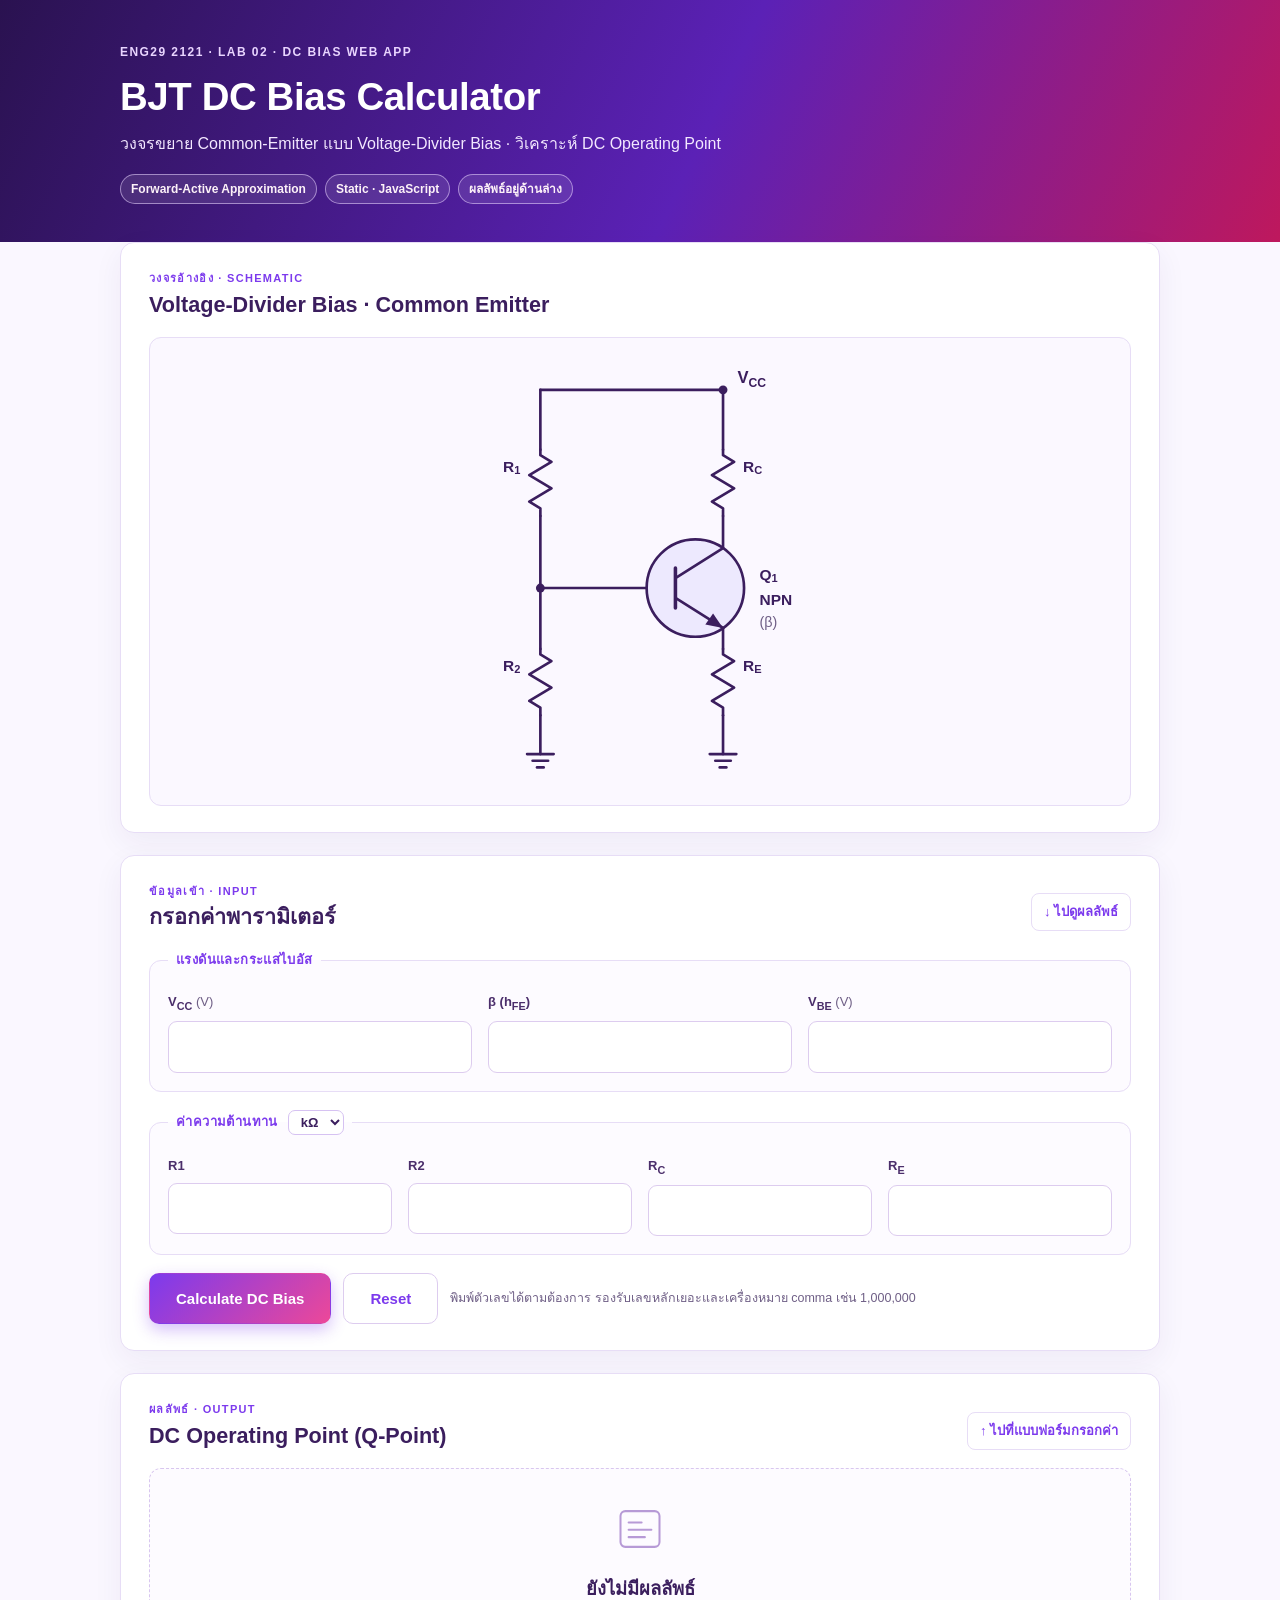
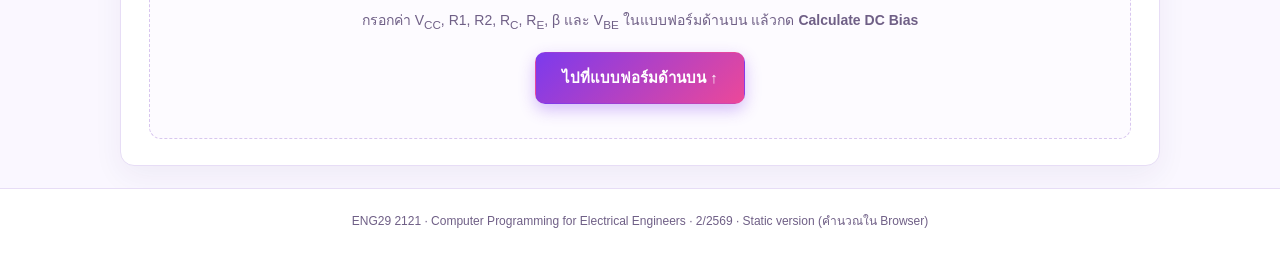
==== commit 2646fa1c: "Redraw circuit schematics with circled transistor and zigzag resistors - Transistor now drawn inside" ====
--- a/index.html
+++ b/index.html
@@ -31,56 +31,68 @@
                 </div>
             </div>
             <div class="svg-wrap">
-                <svg viewBox="0 0 560 390" role="img" aria-labelledby="c-title c-desc" xmlns="http://www.w3.org/2000/svg">
+                <svg viewBox="0 0 560 400" role="img" aria-labelledby="c-title c-desc" xmlns="http://www.w3.org/2000/svg">
                     <title id="c-title">Voltage-divider biased NPN common-emitter circuit</title>
-                    <desc id="c-desc">R1 from VCC to base, R2 from base to ground, RC from VCC to collector, RE from emitter to ground, NPN transistor with base, collector and emitter labelled.</desc>
-                    <g fill="none" stroke="#3b1e5e" stroke-width="2.4" stroke-linecap="round">
-                        <path d="M270 46 H340"/>
-                        <path d="M340 46 V86"/>
-                        <path d="M270 46 V86"/>
-                        <rect x="261" y="86" width="18" height="48" rx="2" fill="#ffffff"/>
-                        <path d="M270 134 V196"/>
-                        <path d="M270 196 V246"/>
-                        <rect x="261" y="246" width="18" height="48" rx="2" fill="#ffffff"/>
-                        <path d="M270 294 V320"/>
-                        <rect x="331" y="86" width="18" height="48" rx="2" fill="#ffffff"/>
-                        <path d="M340 134 V164"/>
-                        <path d="M270 196 H300"/>
-                        <path d="M312 168 V224"/>
-                        <path d="M312 182 L340 164"/>
-                        <path d="M312 210 L340 228"/>
-                        <path d="M334 224 L340 228 L333 232" stroke="#db2777" stroke-width="2.4"/>
-                        <path d="M340 228 V252"/>
-                        <rect x="331" y="252" width="18" height="48" rx="2" fill="#ffffff"/>
-                        <path d="M340 300 V326"/>
-                    </g>
+                    <desc id="c-desc">R1 from VCC to base, R2 from base to ground, RC from VCC to collector, RE from emitter to ground, NPN transistor drawn as a circle with base, collector and emitter labelled.</desc>
+
+                    <g fill="none" stroke="#3b1e5e" stroke-width="2.4" stroke-linecap="round" stroke-linejoin="round">
+                        <path d="M190 36 H355"/>
+                        <path d="M190 36 V90"/>
+                        <path d="M355 36 V90"/>
+                        <path d="M190 150 V270"/>
+                        <path d="M190 330 V365"/>
+                        <path d="M355 150 V179"/>
+                        <path d="M355 251 V270"/>
+                        <path d="M355 330 V365"/>
+                        <path d="M190 215 H312"/>
+                    </g>
+
+                    <g fill="none" stroke="#3b1e5e" stroke-width="2.4" stroke-linecap="round" stroke-linejoin="round">
+                        <path d="M190 90 V95 L200 101 L180 113 L200 125 L180 137 L190 143 V150"/>
+                        <path d="M190 270 V275 L200 281 L180 293 L200 305 L180 317 L190 323 V330"/>
+                        <path d="M355 90 V95 L365 101 L345 113 L365 125 L345 137 L355 143 V150"/>
+                        <path d="M355 270 V275 L365 281 L345 293 L365 305 L345 317 L355 323 V330"/>
+                    </g>
+
+                    <circle cx="330" cy="215" r="44" fill="#ede9fe" stroke="#3b1e5e" stroke-width="2.4"/>
+                    <path d="M312 197 V233" fill="none" stroke="#3b1e5e" stroke-width="3.2" stroke-linecap="round"/>
+                    <path d="M312 206 L355 179" fill="none" stroke="#3b1e5e" stroke-width="2.4" stroke-linecap="round"/>
+                    <path d="M312 224 L355 251" fill="none" stroke="#3b1e5e" stroke-width="2.4" stroke-linecap="round"/>
+                    <path d="M355 251 L339 248 L346 238 Z" fill="#3b1e5e"/>
+
                     <g stroke="#3b1e5e" stroke-width="2.4" stroke-linecap="round">
-                        <path d="M258 320 H282"/>
-                        <path d="M262 326 H278"/>
-                        <path d="M266 332 H274"/>
-                        <path d="M328 326 H352"/>
-                        <path d="M332 332 H348"/>
-                        <path d="M336 338 H344"/>
-                    </g>
+                        <path d="M178 365 H202"/>
+                        <path d="M183 371 H197"/>
+                        <path d="M187 377 H193"/>
+                        <path d="M343 365 H367"/>
+                        <path d="M348 371 H362"/>
+                        <path d="M352 377 H358"/>
+                    </g>
+
                     <g fill="#3b1e5e">
-                        <circle cx="270" cy="196" r="3.4"/>
-                        <circle cx="340" cy="164" r="3.4"/>
-                        <circle cx="340" cy="228" r="3.4"/>
-                        <circle cx="340" cy="46" r="3.4"/>
-                        <circle cx="270" cy="46" r="3.4"/>
-                    </g>
+                        <circle cx="355" cy="36" r="4"/>
+                        <circle cx="190" cy="215" r="4"/>
+                    </g>
+
                     <g font-family="Tahoma, 'Noto Sans Thai', Arial, sans-serif" fill="#3b1e5e">
-                        <text x="352" y="40" font-size="15" font-weight="700">+V<tspan font-size="11" dy="3">CC</tspan></text>
-                        <text x="248" y="114" font-size="14" font-weight="700" text-anchor="end">R<tspan font-size="10" dy="2">1</tspan></text>
-                        <text x="248" y="274" font-size="14" font-weight="700" text-anchor="end">R<tspan font-size="10" dy="2">2</tspan></text>
-                        <text x="360" y="114" font-size="14" font-weight="700">R<tspan font-size="10" dy="2">C</tspan></text>
-                        <text x="360" y="280" font-size="14" font-weight="700">R<tspan font-size="10" dy="2">E</tspan></text>
-                        <text x="284" y="188" font-size="13" fill="#db2777" font-weight="700">V<tspan font-size="10" dy="2">B</tspan></text>
-                        <text x="352" y="158" font-size="13" fill="#db2777" font-weight="700">V<tspan font-size="10" dy="2">C</tspan></text>
-                        <text x="352" y="248" font-size="13" fill="#db2777" font-weight="700">V<tspan font-size="10" dy="2">E</tspan></text>
-                        <text x="48" y="196" font-size="13" fill="#6f5f86">NPN</text>
-                        <text x="48" y="214" font-size="13" fill="#6f5f86">Common</text>
-                        <text x="48" y="232" font-size="13" fill="#6f5f86">Emitter</text>
+                        <text x="368" y="30" font-size="15" font-weight="700">V<tspan font-size="11" dy="3">CC</tspan></text>
+                        <text id="sch-VCC" x="398" y="30" font-size="15" font-weight="700"></text>
+
+                        <text x="172" y="110" text-anchor="end" font-size="14" font-weight="700">R<tspan font-size="10" dy="2">1</tspan></text>
+                        <text id="sch-R1" x="172" y="128" text-anchor="end" font-size="13" fill="#6f5f86"></text>
+
+                        <text x="172" y="290" text-anchor="end" font-size="14" font-weight="700">R<tspan font-size="10" dy="2">2</tspan></text>
+                        <text id="sch-R2" x="172" y="308" text-anchor="end" font-size="13" fill="#6f5f86"></text>
+
+                        <text x="373" y="110" font-size="14" font-weight="700">R<tspan font-size="10" dy="2">C</tspan></text>
+                        <text id="sch-RC" x="373" y="128" font-size="13" fill="#6f5f86"></text>
+
+                        <text x="373" y="290" font-size="14" font-weight="700">R<tspan font-size="10" dy="2">E</tspan></text>
+                        <text id="sch-RE" x="373" y="308" font-size="13" fill="#6f5f86"></text>
+
+                        <text x="388" y="208" font-size="14" font-weight="700">Q<tspan font-size="10" dy="2">1</tspan></text>
+                        <text x="388" y="230" font-size="14" font-weight="700">NPN</text>
+                        <text id="sch-beta" x="388" y="250" font-size="13" fill="#6f5f86">(β)</text>
                     </g>
                 </svg>
             </div>
--- a/static/style.css
+++ b/static/style.css
@@ -239,6 +239,45 @@
     margin-top: 14px;
 }
 .form-grid-4 { grid-template-columns: repeat(4, minmax(0, 1fr)); }
+.form-grid-3 { grid-template-columns: repeat(3, minmax(0, 1fr)); }
+.form-grid-2 { grid-template-columns: repeat(2, minmax(0, 1fr)); }
+
+/* ---------- Mode switch ---------- */
+.mode-switch {
+    display: flex;
+    align-items: center;
+    gap: 12px;
+    flex-wrap: wrap;
+    background: #f7ecff;
+    border: 1px solid #e2d1f7;
+    border-radius: 12px;
+    padding: 12px 16px;
+    margin-bottom: 18px;
+}
+.mode-switch label {
+    font-size: 12px;
+    font-weight: 800;
+    letter-spacing: 0.08em;
+    color: var(--blue);
+}
+.mode-switch select {
+    font: inherit;
+    font-size: 15px;
+    font-weight: 700;
+    padding: 8px 12px;
+    border: 1.5px solid #ddccef;
+    border-radius: 9px;
+    background: #fff;
+    color: var(--navy);
+    cursor: pointer;
+}
+.mode-switch select:focus {
+    outline: none;
+    border-color: var(--blue);
+    box-shadow: 0 0 0 3px rgba(124, 58, 237, 0.16);
+}
+.mode-switch .btn { padding: 9px 16px; font-size: 14px; }
+.mode-switch .hint { flex: 1 1 220px; }
 
 .form-grid label {
     display: flex;
@@ -309,6 +348,188 @@
     background: #fff;
 }
 
+/* ---------- Engineering model ---------- */
+.model-lead {
+    margin: 0 0 18px;
+    font-size: 14.5px;
+    color: #4b2e6b;
+    max-width: 860px;
+}
+.model-lead strong { color: var(--navy); }
+
+.model-grid {
+    display: grid;
+    grid-template-columns: repeat(auto-fit, minmax(240px, 1fr));
+    gap: 14px;
+}
+.model-grid-2 { margin-top: 14px; }
+
+.model-card {
+    background: #fbf8ff;
+    border: 1px solid var(--line);
+    border-left: 4px solid #c4b5fd;
+    border-radius: 10px;
+    padding: 14px 16px;
+    min-width: 0;
+}
+.model-card h3 {
+    margin: 0 0 8px;
+    font-size: 15px;
+    color: var(--navy);
+    display: flex;
+    align-items: center;
+    gap: 8px;
+    flex-wrap: wrap;
+}
+.model-card p { margin: 6px 0 0; font-size: 13.5px; color: var(--muted); }
+.model-card .formula {
+    font-family: "Cambria Math", Cambria, Georgia, serif;
+    font-size: 14px;
+    color: var(--navy);
+    background: #fff;
+    border: 1px solid var(--line);
+    border-radius: 7px;
+    padding: 7px 10px;
+    overflow-wrap: anywhere;
+}
+.model-card-active {
+    border-left-color: var(--teal);
+    background: #fff7fb;
+    box-shadow: 0 6px 18px rgba(236, 72, 153, 0.10);
+}
+.badge {
+    font-family: Tahoma, "Noto Sans Thai", sans-serif;
+    font-size: 11px;
+    font-weight: 800;
+    color: #fff;
+    background: linear-gradient(135deg, #7c3aed, #ec4899);
+    border-radius: 999px;
+    padding: 2px 9px;
+    white-space: nowrap;
+}
+.model-list {
+    margin: 6px 0 0;
+    padding-left: 18px;
+    font-size: 13.5px;
+    color: var(--ink);
+}
+.model-list li { margin: 3px 0; }
+.model-panel .hint { margin-top: 16px; display: block; }
+
+/* ---------- Validation table ---------- */
+.visually-hidden {
+    position: absolute;
+    width: 1px;
+    height: 1px;
+    padding: 0;
+    margin: -1px;
+    overflow: hidden;
+    clip: rect(0 0 0 0);
+    white-space: nowrap;
+    border: 0;
+}
+
+.validation-date {
+    font-size: 12px;
+    font-weight: 700;
+    color: var(--muted);
+    border: 1px solid var(--line);
+    border-radius: 999px;
+    padding: 4px 12px;
+    white-space: nowrap;
+}
+
+.table-wrap {
+    overflow-x: auto;
+    border: 1px solid var(--line);
+    border-radius: 12px;
+    background: #fff;
+}
+
+.validation-table {
+    width: 100%;
+    min-width: 940px;
+    border-collapse: collapse;
+    font-size: 13.5px;
+}
+.validation-table th,
+.validation-table td {
+    padding: 11px 12px;
+    border-bottom: 1px solid var(--line);
+    text-align: left;
+    vertical-align: top;
+}
+.validation-table thead th {
+    background: #f7ecff;
+    color: var(--navy);
+    font-size: 11px;
+    font-weight: 800;
+    letter-spacing: 0.06em;
+    text-transform: uppercase;
+    white-space: nowrap;
+}
+.validation-table tbody tr.case-row:hover { background: #fdfbff; }
+.validation-table tbody tr:last-child td { border-bottom: 0; }
+
+.case-cell { min-width: 132px; }
+.case-id {
+    display: block;
+    font-size: 15px;
+    font-weight: 800;
+    color: var(--blue);
+}
+.case-title { display: block; font-weight: 700; color: var(--navy); }
+
+.mode-tag {
+    display: inline-block;
+    margin-bottom: 4px;
+    padding: 1px 8px;
+    font-size: 11px;
+    font-weight: 800;
+    color: var(--blue);
+    background: #f7ecff;
+    border: 1px solid #e2d1f7;
+    border-radius: 999px;
+    white-space: nowrap;
+}
+.case-inputs { display: block; color: var(--muted); font-size: 12.5px; }
+
+.validation-table .num {
+    font-variant-numeric: tabular-nums;
+}
+
+.validation-note td {
+    padding-top: 0;
+    border-bottom: 1px solid var(--line);
+    background: #fdfbff;
+    color: var(--muted);
+    font-size: 12.5px;
+}
+
+.status {
+    display: inline-block;
+    padding: 3px 10px;
+    font-size: 11px;
+    font-weight: 800;
+    letter-spacing: 0.04em;
+    border-radius: 999px;
+    white-space: nowrap;
+}
+.status-pass {
+    color: #0b6b52;
+    background: #e7f7f0;
+    border: 1px solid #bfe8d7;
+}
+
+.validation-panel .hint { margin-top: 14px; display: block; }
+.validation-panel code {
+    background: #f7ecff;
+    border-radius: 5px;
+    padding: 1px 5px;
+    font-size: 12.5px;
+    color: var(--navy);
+}
+
 /* ---------- Responsive ---------- */
 @media (max-width: 860px) {
     .metrics { grid-template-columns: repeat(3, minmax(0, 1fr)); }
@@ -321,6 +542,7 @@
     .metrics { grid-template-columns: repeat(2, minmax(0, 1fr)); }
     .form-grid { grid-template-columns: 1fr 1fr; }
     .form-grid-4 { grid-template-columns: 1fr 1fr; }
+    .form-grid-3, .form-grid-2 { grid-template-columns: 1fr 1fr; }
     .btn { width: 100%; text-align: center; }
     .jump { display: none; }
 }
@@ -329,4 +551,6 @@
     .hero, .jump, .form-panel, .site-footer { display: none; }
     body { background: #fff; }
     .panel { box-shadow: none; break-inside: avoid; }
-}
+    .table-wrap { overflow: visible; }
+    .validation-table { min-width: 0; font-size: 10.5px; }
+}
